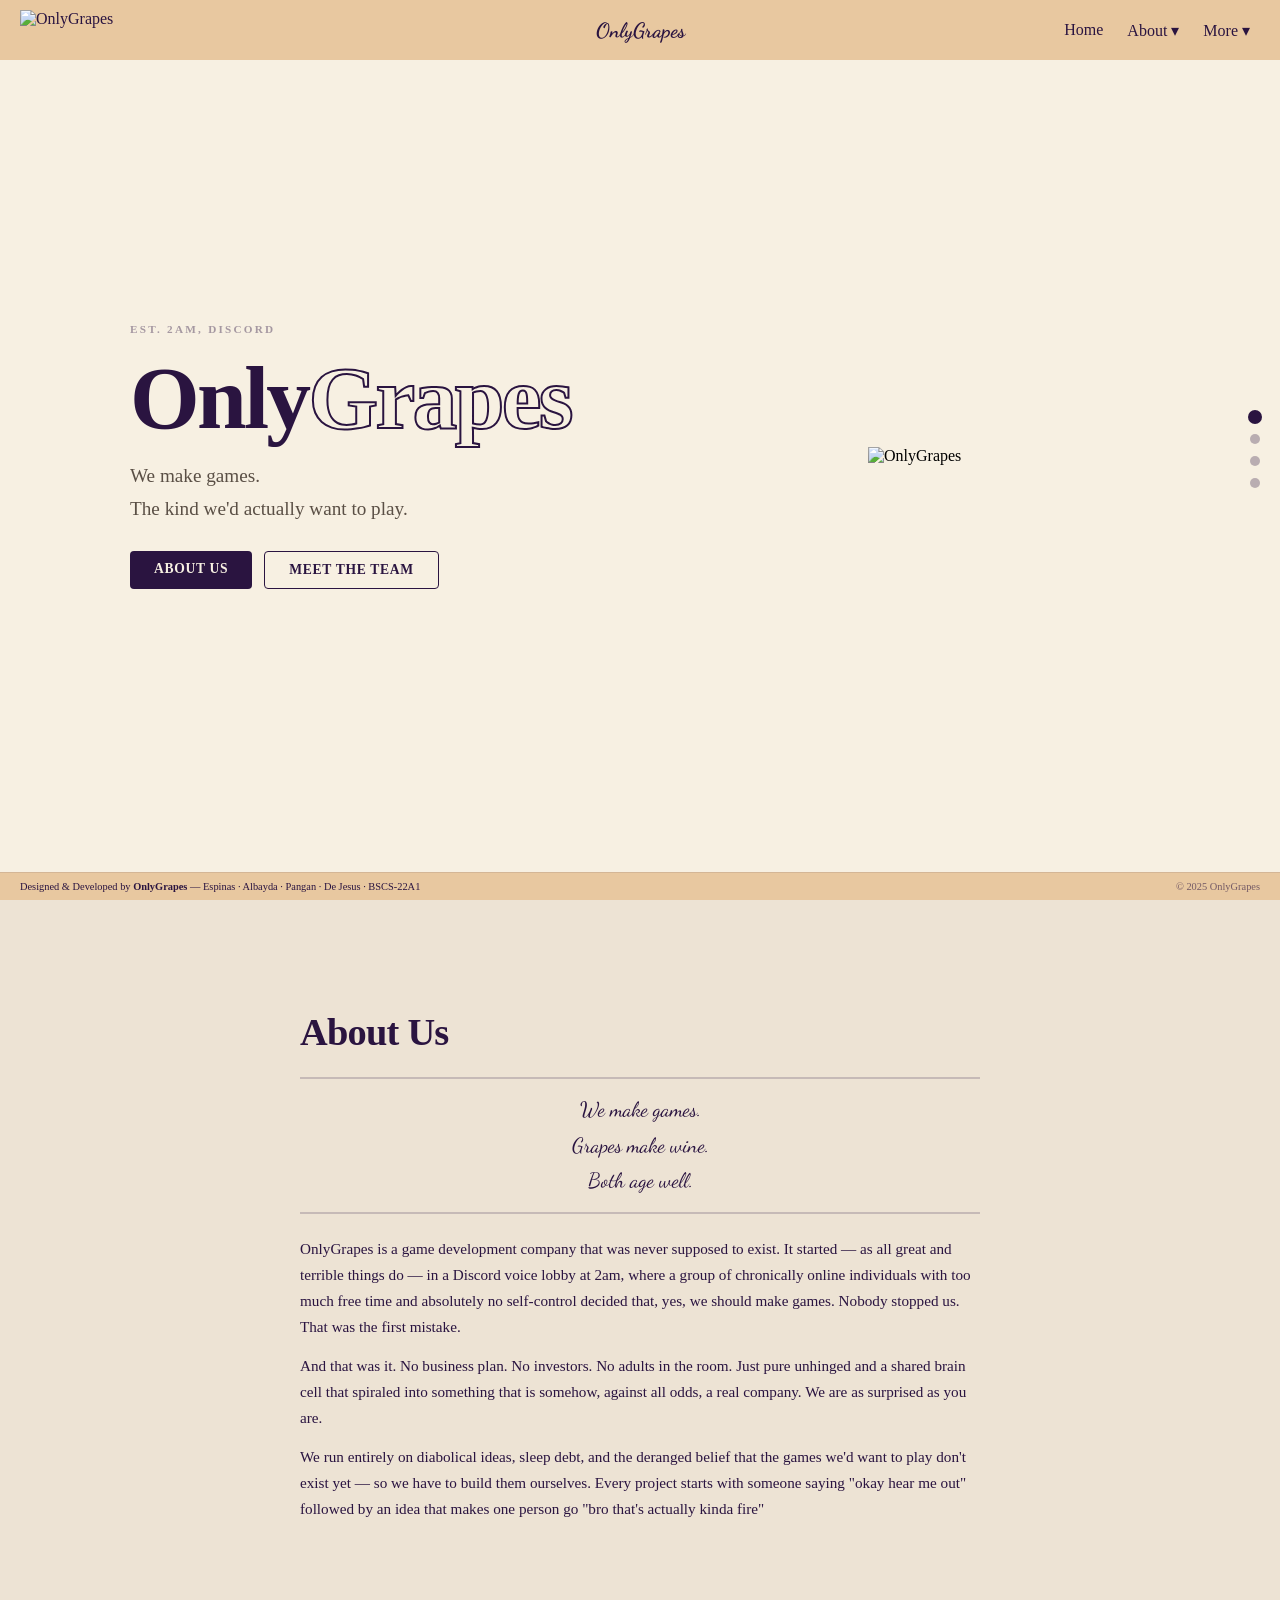
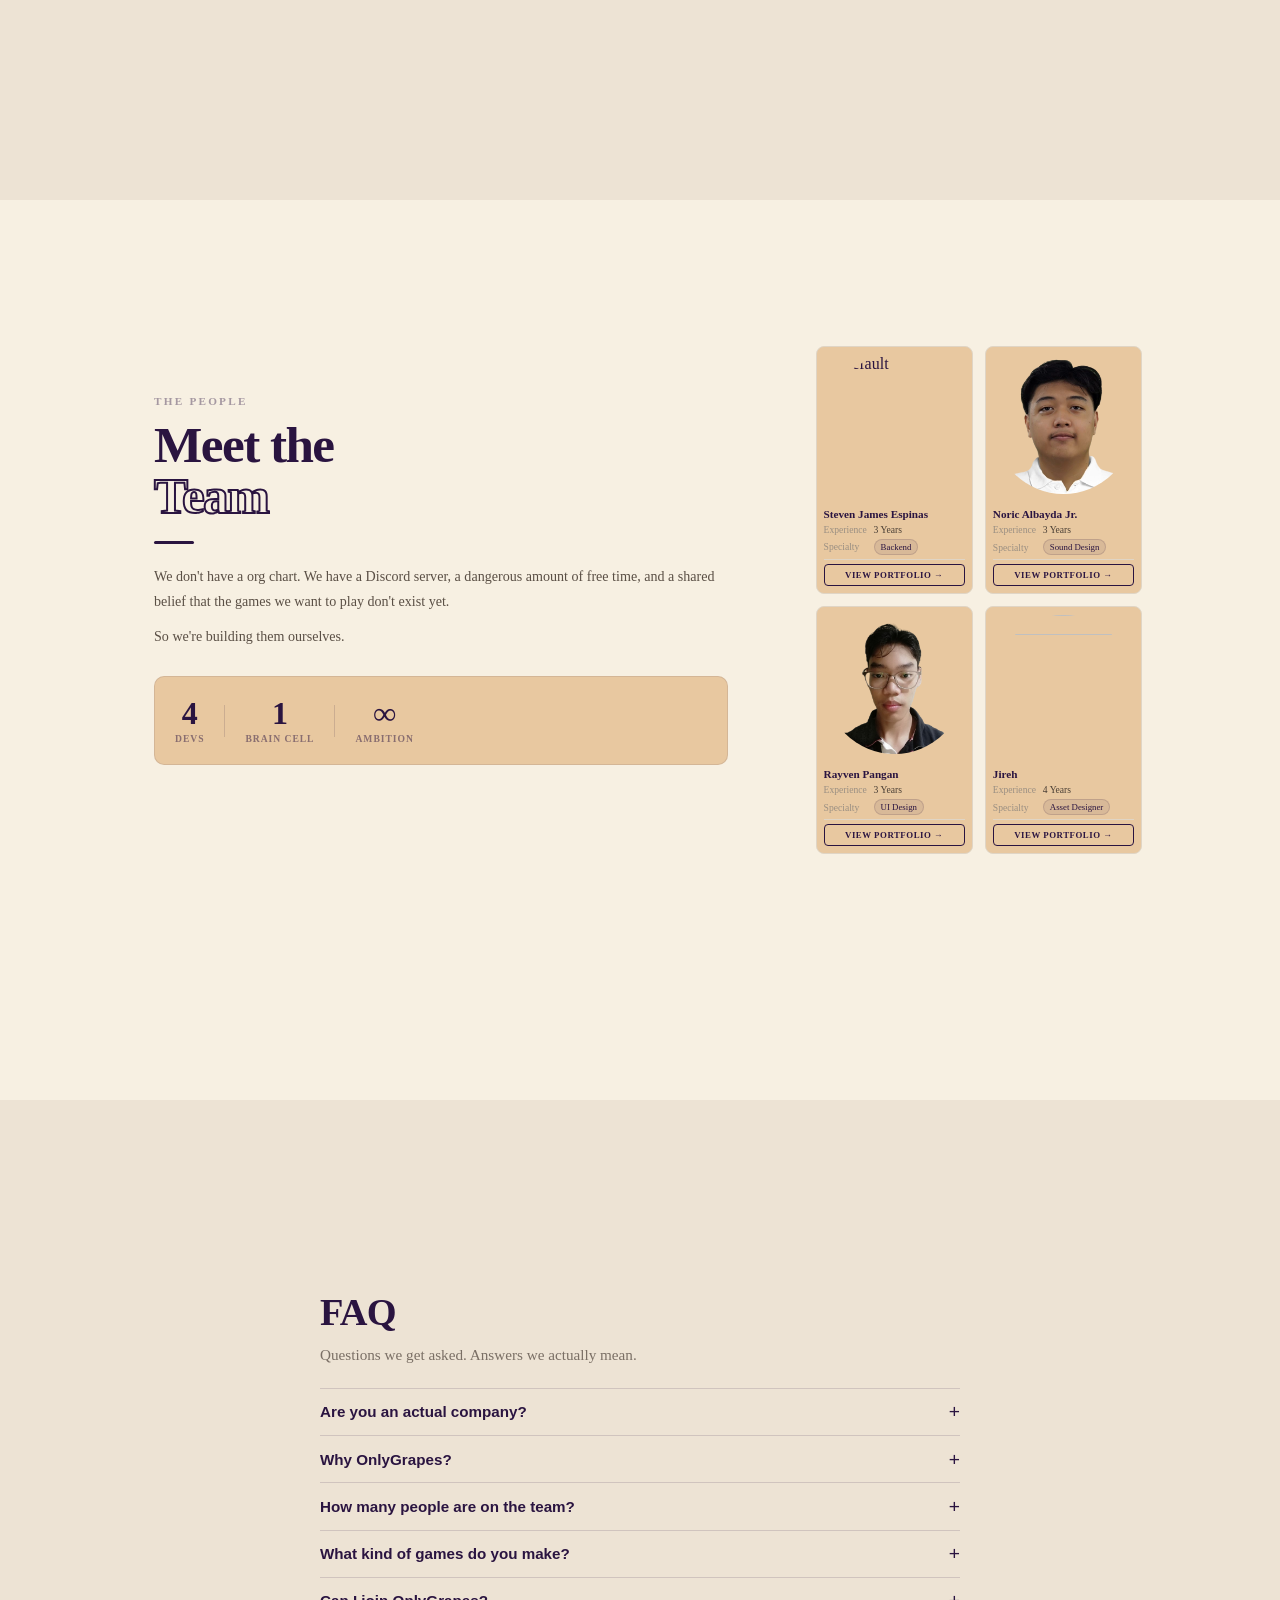
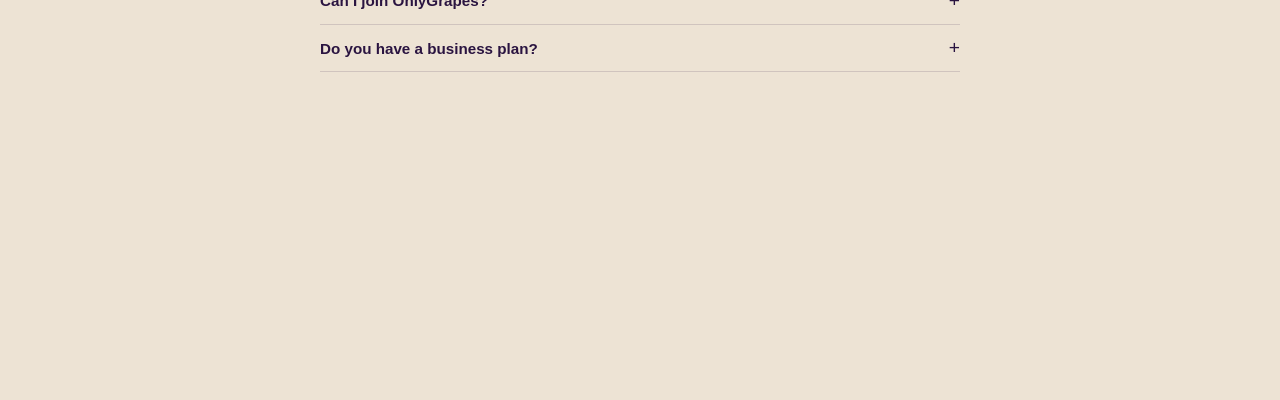
==== Index.HTML @ 444bfa15 "test" ====
<!DOCTYPE html>
<html lang="en">
<head>
    <meta charset="UTF-8">
    <meta name="viewport" content="width=device-width, initial-scale=1.0">
    <link rel="stylesheet" href="style.css">
    <link href="https://fonts.googleapis.com/css2?family=Dancing+Script&display=swap" rel="stylesheet">  
    <link rel="icon" href="logo.png" type="image/png">
    <script src="script.js" defer></script> 
    <title>OnlyGrapes</title>
</head>

<nav class="dot-nav">
  <a class="dot" href="#landing"></a>
  <a class="dot" href="#about"></a>
  <a class="dot" href="#team"></a>
  <a class="dot" href="#faq"></a>
</nav>

<body>
    <header class="top-bar">
    <img src="logo.png" alt="OnlyGrapes" class="logo" />
    <div class="company-name">OnlyGrapes</div>
    <div class="nav-links">
        <a href="#landing">Home</a>

        <!-- About dropdown -->
        <div class="dropdown">
          <span class="dropdown-toggle">About ▾</span>
          <div class="dropdown-menu">
            <a href="#about" class="dropdown-item">About Us</a>
            <a href="#team" class="dropdown-item">Meet the Team</a>
            <a href="#faq" class="dropdown-item">FAQ</a>
          </div>
        </div>

        <!-- More dropdown -->
        <div class="dropdown">
          <span class="dropdown-toggle">More ▾</span>
          <div class="dropdown-menu">
            <a href="devlog.html" class="dropdown-item">Devlog</a>
            <a href="presskit.html" class="dropdown-item">Press Kit</a>
            <a href="contact.html" class="dropdown-item">Contact</a>
          </div>
        </div>
    </div>
</header>

    <!-- LANDING -->
    <section id="landing" class="section section-landing">
        <div class="section-content landing-content">
            <div class="landing-left">
                <p class="landing-label">Est. 2am, Discord</p>
                <h1 class="landing-title">Only<span class="landing-title-accent">Grapes</span></h1>
                <p class="landing-liner">We make games.<br>The kind we'd actually want to play.</p>
                <div class="landing-actions">
                    <a href="#about" class="btn-primary">About Us</a>
                    <a href="#team" class="btn-secondary">Meet the Team</a>
                </div>
            </div>
            <div class="landing-right">
                <img src="logo.png" alt="OnlyGrapes" class="landing-logo" />
            </div>
        </div>
    </section>

    <!-- ABOUT US -->
    <section id="about" class="section section-about">
      <div class="section-content about-content">

        <h2 class="about-title">About Us</h2>

        <blockquote class="about-quote">
          We make games.<br>
          Grapes make wine.<br>
          Both age well.
        </blockquote>

        <div class="about-body">
          <p>OnlyGrapes is a game development company that was never supposed to exist. It started — as all great and terrible things do — in a Discord voice lobby at 2am, where a group of chronically online individuals with too much free time and absolutely no self-control decided that, yes, we should make games. Nobody stopped us. That was the first mistake.</p>
          <p>And that was it. No business plan. No investors. No adults in the room. Just pure unhinged and a shared brain cell that spiraled into something that is somehow, against all odds, a real company. We are as surprised as you are.</p>
          <p>We run entirely on diabolical ideas, sleep debt, and the deranged belief that the games we'd want to play don't exist yet — so we have to build them ourselves. Every project starts with someone saying "okay hear me out" followed by an idea that makes one person go "bro that's actually kinda fire"</p>
        </div>

      </div>
    </section>

    <!-- TEAM -->
    <section id="team" class="section section-team">
        <div class="section-content">
        <main class="layout">
            <div class="left-panel">
                <div class="team-label">The People</div>
                <h2 class="team-heading">Meet the<br><span class="team-heading-accent">Team</span></h2>
                <div class="team-divider"></div>
                <p class="team-desc">We don't have a org chart. We have a Discord server, a dangerous amount of free time, and a shared belief that the games we want to play don't exist yet.</p>
                <p class="team-desc">So we're building them ourselves.</p>
                <div class="team-stats">
                    <div class="stat">
                        <span class="stat-number">4</span>
                        <span class="stat-label">Devs</span>
                    </div>
                    <div class="stat-divider"></div>
                    <div class="stat">
                        <span class="stat-number">1</span>
                        <span class="stat-label">Brain Cell</span>
                    </div>
                    <div class="stat-divider"></div>
                    <div class="stat">
                        <span class="stat-number">∞</span>
                        <span class="stat-label">Ambition</span>
                    </div>
                </div>
            </div>

            <div class="right-panel">
                <div class="card">
                    <div class="card-photo">
                        <img src="images/Espinas.png" alt="Default"/>
                    </div>
                    <div class="card-body">
                        <div class="card-name">Steven James Espinas</div>
                        <div class="meta-row"><span class="meta-label">Experience</span><span class="meta-value">3 Years</span></div>
                        <div class="meta-row"><span class="meta-label">Specialty</span><span class="specialty-tag">Backend</span></div>
                        <div class="divider"></div>
                        <a href="team/Espinas/portfolio.html" class="card-btn">View Portfolio →</a>
                    </div>
                </div>

                <div class="card">
                    <div class="card-photo">
                        <img src="images/Noric.png" alt="Default"/>
                    </div>
                    <div class="card-body">
                        <div class="card-name">Noric Albayda Jr.</div>
                        <div class="meta-row"><span class="meta-label">Experience</span><span class="meta-value">3 Years</span></div>
                        <div class="meta-row"><span class="meta-label">Specialty</span><span class="specialty-tag">Sound Design</span></div>
                        <div class="divider"></div>
                        <a href="team/Albayda/portfolio.html" class="card-btn">View Portfolio →</a>
                    </div>
                </div>

                <div class="card">
                    <div class="card-photo">
                        <img src="images/Pangan.png" alt="Default"/>
                    </div>
                    <div class="card-body">
                        <div class="card-name">Rayven Pangan</div>
                        <div class="meta-row"><span class="meta-label">Experience</span><span class="meta-value">3 Years</span></div>
                        <div class="meta-row"><span class="meta-label">Specialty</span><span class="specialty-tag">UI Design</span></div>
                        <div class="divider"></div>
                        <a href="team/Pangan/Portfolio.html" class="card-btn">View Portfolio →</a>
                    </div>
                </div>

                <div class="card">
                    <div class="card-photo">
                        <img src="../images/Jireh.png"/>
                    </div>
                    <div class="card-body">
                        <div class="card-name">Jireh</div>
                        <div class="meta-row"><span class="meta-label">Experience</span><span class="meta-value">4 Years</span></div>
                        <div class="meta-row"><span class="meta-label">Specialty</span><span class="specialty-tag">Asset Designer</span></div>
                        <div class="divider"></div>
                        <a href="../team/Jireh/portfolio.html" class="card-btn">View Portfolio →</a>
                    </div>
                </div>
            </div>
        </main>
        </div>
    </section>

    <!-- FAQ -->
    <section id="faq" class="section section-faq">
        <div class="section-content faq-content">
            <h2 class="faq-title">FAQ</h2>
            <p class="faq-subtitle">Questions we get asked. Answers we actually mean.</p>

            <div class="faq-list">

                <div class="faq-item">
                    <button class="faq-question" aria-expanded="false">
                        <span>Are you an actual company?</span>
                        <span class="faq-icon">+</span>
                    </button>
                    <div class="faq-answer">
                        <p>Somehow, yes. We were as surprised as you are. Nobody filed the paperwork as a joke and then it just... worked.</p>
                    </div>
                </div>

                <div class="faq-item">
                    <button class="faq-question" aria-expanded="false">
                        <span>Why OnlyGrapes?</span>
                        <span class="faq-icon">+</span>
                    </button>
                    <div class="faq-answer">
                        <p>It was 2am. We needed a name. Grapes age well. So do good games. The name stuck and now we have to live with it forever.</p>
                    </div>
                </div>

                <div class="faq-item">
                    <button class="faq-question" aria-expanded="false">
                        <span>How many people are on the team?</span>
                        <span class="faq-icon">+</span>
                    </button>
                    <div class="faq-answer">
                        <p>Four. One shared brain cell. Rotating custody.</p>
                    </div>
                </div>

                <div class="faq-item">
                    <button class="faq-question" aria-expanded="false">
                        <span>What kind of games do you make?</span>
                        <span class="faq-icon">+</span>
                    </button>
                    <div class="faq-answer">
                        <p>The kind we'd actually want to play. If it doesn't make at least one of us say "bro that's kinda fire" in early development, it doesn't ship.</p>
                    </div>
                </div>

                <div class="faq-item">
                    <button class="faq-question" aria-expanded="false">
                        <span>Can I join OnlyGrapes?</span>
                        <span class="faq-icon">+</span>
                    </button>
                    <div class="faq-answer">
                        <p>Maybe. Reach out.</p>
                    </div>
                </div>

                <div class="faq-item">
                    <button class="faq-question" aria-expanded="false">
                        <span>Do you have a business plan?</span>
                        <span class="faq-icon">+</span>
                    </button>
                    <div class="faq-answer">
                        <p>No. Next question.</p>
                    </div>
                </div>

            </div>
        </div>
    </section>

  <footer class="site-footer">
    <span>Designed & Developed by <strong>OnlyGrapes</strong> — Espinas · Albayda · Pangan · De Jesus · BSCS-22A1</span>
    <span class="footer-copy">© 2025 OnlyGrapes</span>
  </footer>

</body>
</html>
---- style.css ----
:root {
  /* About section */
  --about-offset-x: 0px;
  --about-offset-y: -180px;

  /* Left panel */
  --left-panel-offset-x: 0px;
  --left-panel-offset-y: -180px;

  /* Right panel  */
  --right-panel-offset-x: 0px;
  --right-panel-offset-y: -140px;

  /* FAQ content */
  --faq-offset-x: 0px;
  --faq-offset-y: -150px;
}

* {
  margin: 0;
  padding: 0;
  box-sizing: border-box;
}

html {
  height: 100%;
  overflow-y: scroll;
  scrollbar-width: none;
}

html::-webkit-scrollbar {
  display: none;
}

body {
  height: 100%;
  background-color: #F7F0E2;
}

/* TOP BAR */
.top-bar {
  position: fixed;
  top: 0;
  width: 100%;
  height: 60px;
  display: flex;
  justify-content: space-between;
  align-items: center;
  background-color: #E8C8A0;
  color: #2A1440;
  padding: 10px 20px;
  z-index: 1000;
}

.company-name {
  font-family: 'Dancing Script', cursive;
  font-size: 1.3em;
  font-weight: bold;
  position: absolute;
  left: 50%;
  transform: translateX(-50%);
}

.logo {
  height: 40px;
  width: auto;
  object-fit: contain;
}

.nav-links {
  display: flex;
  align-items: center;
  gap: 4px;
}

.nav-links a {
  color: #2A1440;
  text-decoration: none;
  margin: 0 10px;
}

.nav-links a:hover {
  text-decoration: underline;
}

/* DROPDOWN */
.dropdown {
  position: relative;
  display: inline-flex;
  align-items: center;
}

.dropdown-toggle {
  color: #2A1440;
  cursor: pointer;
  margin: 0 10px;
  font-size: 1em;
  user-select: none;
}

.dropdown-toggle:hover {
  text-decoration: underline;
}

.dropdown-menu {
  display: none;
  position: absolute;
  top: 100%;
  right: 0;
  padding-top: 12px;
  background: transparent;
  z-index: 2000;
  flex-direction: column;
}

.dropdown-menu::after {
  content: '';
  display: block;
  position: absolute;
  top: 12px;
  left: 0;
  right: 0;
  bottom: 0;
  background: #E8C8A0;
  border: 1px solid rgba(42, 20, 64, 0.15);
  border-radius: 8px;
  box-shadow: 0 8px 24px rgba(42, 20, 64, 0.12);
  z-index: -1;
}

/* Only open via .open class — no :hover */
.dropdown.open .dropdown-menu {
  display: flex;
}

.dropdown-item {
  display: block;
  padding: 10px 16px;
  color: #2A1440;
  text-decoration: none;
  font-size: 0.9em;
  transition: background 0.15s;
  margin: 0;
  position: relative;
  z-index: 1;
  min-width: 160px;
}

.dropdown-item:hover {
  background: rgba(42, 20, 64, 0.08);
  text-decoration: none;
}

/* SECTIONS */
.section {
  height: 100vh;
  display: flex;
  flex-direction: column;
  align-items: center;
  justify-content: center;
  padding: 80px 40px 68px;
  scroll-margin-top: 60px;
}

.section-content {
  opacity: 0;
  transition: opacity 0.4s ease-in-out;
}

.section-landing { background-color: #F7F0E2; }
.section-about   { background-color: #EDE3D4; }
.section-team    { background-color: #F7F0E2; padding: 80px 0 40px; }
.section-faq     { background-color: #EDE3D4; }

/* TEAM LAYOUT */
.layout {
  display: flex;
  align-items: center;
  justify-content: center;
  gap: 40px;
  width: 100%;
  max-width: 1100px;
  padding: 0 32px;
}

.left-panel {
  flex: 1;
  padding: 32px;
  min-width: 0;
  margin-left: var(--left-panel-offset-x);
  margin-top: var(--left-panel-offset-y);
}

.right-panel {
  flex-shrink: 0;
  width: clamp(220px, 28vw, 420px);
  padding: 16px;
  display: grid;
  grid-template-columns: repeat(2, 1fr);
  gap: clamp(6px, 1vw, 12px);
  align-content: center;
  justify-content: center;
  color: #2A1440;
  margin-left: var(--right-panel-offset-x);
  margin-top: var(--right-panel-offset-y);
}

/* CARDS */
.card {
  background: #E8C8A0;
  border: 1px solid #e0d5c5;
  border-radius: 8px;
  overflow: hidden;
  display: flex;
  flex-direction: column;
}

.card-photo {
  overflow: hidden;
  display: flex;
  align-items: center;
  justify-content: center;
}

.card-photo img {
  width: 100%;
  aspect-ratio: 1 / 1;
  object-fit: cover;
  display: block;
  border-radius: 50%;
  padding: 8px;
}

.card-body {
  padding: 6px 7px 7px;
  display: flex;
  flex-direction: column;
  gap: 4px;
}

.card-name {
  font-size: 0.7rem;
  font-weight: 700;
  color: #2A1440;
  white-space: nowrap;
  overflow: hidden;
  text-overflow: ellipsis;
}

.meta-row {
  display: flex;
  align-items: center;
  gap: 4px;
  font-size: 0.6rem;
}

.meta-label  { color: #9a8f82; min-width: 46px; }
.meta-value  { color: #4a3f35; }

.specialty-tag {
  background: rgba(42, 20, 64, 0.08);
  border: 1px solid rgba(42, 20, 64, 0.15);
  color: #2A1440;
  font-size: 0.55rem;
  padding: 2px 6px;
  border-radius: 100px;
}

.divider {
  height: 1px;
  background: #e0d5c5;
}

.card-btn {
  display: block;
  text-align: center;
  border: 1px solid #2A1440;
  color: #2A1440;
  font-size: 0.55rem;
  font-weight: 600;
  letter-spacing: 0.06em;
  text-transform: uppercase;
  padding: 5px;
  border-radius: 4px;
  text-decoration: none;
  transition: background 0.2s, color 0.2s;
}

.card-btn:hover {
  background: #2A1440;
  color: #F7F0E2;
}

/* DOT NAV */
.dot-nav {
  position: fixed;
  right: 20px;
  top: 50%;
  transform: translateY(-50%);
  display: flex;
  flex-direction: column;
  gap: 12px;
  z-index: 9999;
}

.dot {
  width: 10px;
  height: 10px;
  border-radius: 50%;
  background: rgba(42, 20, 64, 0.3);
  transition: background 0.3s ease, transform 0.3s ease;
}

.dot.active {
  background: #2A1440;
  transform: scale(1.4);
}

/* ABOUT */
.about-content {
  max-width: 720px;
  width: 100%;
  display: flex;
  flex-direction: column;
  align-items: center;
  gap: clamp(12px, 2.5vh, 32px);
  padding: 0 20px;
  margin-left: var(--about-offset-x);
  margin-top: var(--about-offset-y);
}

.about-title {
  font-size: clamp(1.6rem, 3vw, 2.5rem);
  font-weight: 900;
  color: #2A1440;
  letter-spacing: -0.02em;
  align-self: flex-start;
}

.about-quote {
  font-size: clamp(1rem, 1.8vw, 1.3rem);
  font-family: 'Dancing Script', cursive;
  color: #2A1440;
  text-align: center;
  line-height: 1.7;
  padding: clamp(8px, 1.5vh, 16px) 32px;
  border-left: none;
  border-top: 2px solid rgba(42, 20, 64, 0.2);
  border-bottom: 2px solid rgba(42, 20, 64, 0.2);
  width: 100%;
}

.about-body {
  display: flex;
  flex-direction: column;
  gap: clamp(8px, 1.5vh, 16px);
  color: #2A1440;
  font-size: clamp(0.8rem, 1.2vw, 0.95rem);
  line-height: 1.7;
}

/* FAQ */
.faq-content {
  max-width: 680px;
  width: 100%;
  display: flex;
  flex-direction: column;
  gap: 24px;
  padding: 0 20px;
  margin-left: var(--faq-offset-x);
  margin-top: var(--faq-offset-y);
}

.faq-title {
  font-size: clamp(1.6rem, 3vw, 2.5rem);
  font-weight: 900;
  color: #2A1440;
  letter-spacing: -0.02em;
}

.faq-subtitle {
  color: #7a6f65;
  font-size: clamp(0.8rem, 1.2vw, 0.95rem);
  margin-top: -12px;
}

.faq-list {
  display: flex;
  flex-direction: column;
  gap: 0;
  border-top: 1px solid rgba(42, 20, 64, 0.15);
}

.faq-item {
  border-bottom: 1px solid rgba(42, 20, 64, 0.15);
}

.faq-question {
  width: 100%;
  background: none;
  border: none;
  padding: clamp(10px, 1.5vh, 16px) 0;
  display: flex;
  justify-content: space-between;
  align-items: center;
  cursor: pointer;
  color: #2A1440;
  font-size: clamp(0.8rem, 1.2vw, 0.95rem);
  font-weight: 600;
  text-align: left;
  gap: 12px;
}

.faq-question:hover {
  opacity: 0.75;
}

.faq-icon {
  font-size: 1.2rem;
  font-weight: 300;
  transition: transform 0.3s ease;
  flex-shrink: 0;
  line-height: 1;
}

.faq-item.open .faq-icon {
  transform: rotate(45deg);
}

.faq-answer {
  max-height: 0;
  overflow: hidden;
  transition: max-height 0.35s ease, padding 0.35s ease;
}

.faq-item.open .faq-answer {
  max-height: 200px;
  padding-bottom: 16px;
}

.faq-answer p {
  font-size: 0.88rem;
  color: #5a4f45;
  line-height: 1.8;
}

/* FOOTER */
.site-footer {
  position: fixed;
  bottom: 0;
  left: 0;
  width: 100%;
  height: 28px;
  background-color: #E8C8A0;
  color: #2A1440;
  display: flex;
  align-items: center;
  justify-content: space-between;
  padding: 0 20px;
  font-size: 0.65rem;
  z-index: 1000;
  border-top: 1px solid rgba(42, 20, 64, 0.1);
}

.footer-copy {
  opacity: 0.6;
}

/* LANDING */
.landing-content {
  display: flex;
  align-items: center;
  justify-content: space-between;
  width: 100%;
  max-width: 1100px;
  padding: 0 40px;
  gap: 40px;
}

.landing-left {
  display: flex;
  flex-direction: column;
  gap: clamp(12px, 2vh, 20px);
  flex: 1;
}

.landing-label {
  font-size: 0.7rem;
  font-weight: 700;
  letter-spacing: 0.2em;
  text-transform: uppercase;
  color: rgba(42, 20, 64, 0.4);
}

.landing-title {
  font-size: clamp(3rem, 7vw, 6rem);
  font-weight: 900;
  color: #2A1440;
  line-height: 1;
  letter-spacing: -0.03em;
}

.landing-title-accent {
  color: transparent;
  -webkit-text-stroke: 2px #2A1440;
}

.landing-liner {
  font-size: clamp(0.95rem, 1.6vw, 1.2rem);
  color: #5a4f45;
  line-height: 1.7;
}

.landing-actions {
  display: flex;
  gap: 12px;
  flex-wrap: wrap;
  margin-top: 8px;
}

.btn-primary {
  display: inline-block;
  background: #2A1440;
  color: #F7F0E2;
  text-decoration: none;
  padding: 10px 24px;
  border-radius: 4px;
  font-size: 0.85rem;
  font-weight: 600;
  letter-spacing: 0.05em;
  text-transform: uppercase;
  transition: opacity 0.2s;
}

.btn-primary:hover {
  opacity: 0.8;
}

.btn-secondary {
  display: inline-block;
  border: 1px solid #2A1440;
  color: #2A1440;
  text-decoration: none;
  padding: 10px 24px;
  border-radius: 4px;
  font-size: 0.85rem;
  font-weight: 600;
  letter-spacing: 0.05em;
  text-transform: uppercase;
  transition: background 0.2s, color 0.2s;
}

.btn-secondary:hover {
  background: #2A1440;
  color: #F7F0E2;
}

.landing-right {
  flex-shrink: 0;
  display: flex;
  align-items: center;
  justify-content: center;
}

.landing-logo {
  width: clamp(160px, 22vw, 320px);
  height: auto;
  object-fit: contain;
  opacity: 0.9;
}

/* LEFT PANEL */
.team-label {
  font-size: 0.7rem;
  font-weight: 700;
  letter-spacing: 0.2em;
  text-transform: uppercase;
  color: rgba(42, 20, 64, 0.4);
  margin-bottom: 12px;
}

.team-heading {
  font-size: clamp(2.2rem, 4vw, 3.8rem);
  font-weight: 900;
  color: #2A1440;
  line-height: 1;
  letter-spacing: -0.03em;
}

.team-heading-accent {
  color: transparent;
  -webkit-text-stroke: 2px #2A1440;
}

.team-divider {
  width: 40px;
  height: 3px;
  background: #2A1440;
  margin: 20px 0;
  border-radius: 2px;
}

.team-desc {
  font-size: clamp(0.8rem, 1.1vw, 0.92rem);
  color: #5a4f45;
  line-height: 1.75;
  margin-bottom: 10px;
}

.team-stats {
  display: flex;
  align-items: center;
  gap: 20px;
  margin-top: 28px;
  padding: 20px;
  background: #E8C8A0;
  border-radius: 10px;
  border: 1px solid rgba(42, 20, 64, 0.1);
}

.stat {
  display: flex;
  flex-direction: column;
  align-items: center;
  gap: 4px;
}

.stat-number {
  font-size: clamp(1.4rem, 2.5vw, 2rem);
  font-weight: 900;
  color: #2A1440;
  line-height: 1;
}

.stat-label {
  font-size: 0.6rem;
  font-weight: 700;
  letter-spacing: 0.1em;
  text-transform: uppercase;
  color: rgba(42, 20, 64, 0.5);
}

.stat-divider {
  width: 1px;
  height: 32px;
  background: rgba(42, 20, 64, 0.15);
}

/* RESPONSIVE */
@media (max-width: 900px) {

  :root {
    --about-offset-x: 0px;
    --about-offset-y: 0px;
    --left-panel-offset-x: 0px;
    --left-panel-offset-y: 0px;
    --right-panel-offset-x: 0px;
    --right-panel-offset-y: 0px;
    --faq-offset-x: 0px;
    --faq-offset-y: 0px;
  }

  .landing-content {
    flex-direction: column-reverse;
    text-align: center;
    padding: 0 20px;
  }

  .landing-actions {
    justify-content: center;
  }

  .landing-logo {
    width: clamp(100px, 30vw, 180px);
  }

  .layout {
    flex-direction: column;
    gap: 20px;
    padding: 20px;
  }

  .left-panel {
    padding: 16px;
    text-align: center;
  }

  .right-panel {
    width: 100%;
    max-width: 480px;
  }
}

@media (max-width: 768px) {
  .top-bar {
    flex-direction: column;
    height: auto;
    padding: 15px;
  }

  .company-name {
    position: static;
    transform: none;
    margin: 10px 0;
  }

  .nav-links {
    display: flex;
    justify-content: center;
    flex-wrap: wrap;
  }

  .nav-links a {
    margin: 5px 8px;
  }
}

/* Screens Fixer */
@media (max-height: 800px) {
  .about-body p:last-child {
    display: none;
  }

  .faq-content {
    gap: 12px;
  }

  .right-panel {
    width: clamp(200px, 24vw, 360px);
    gap: 6px;
    padding: 8px;
  }

  .card-photo {
    max-height: none;
    aspect-ratio: 1 / 1;
  }

  .card-photo img {
    width: 100%;
    height: 100%;
    object-fit: cover;
  }

  .card-body {
    padding: 4px 6px 6px;
    gap: 3px;
  }
}

@media (max-height: 650px) {
  .section {
    height: auto;
    min-height: 100vh;
    padding: 80px 40px 40px;
  }

  .about-body p:nth-child(n+2) {
    display: none;
  }
}

/* ANIMATIONS */

@keyframes logo-pop {
  0%   { transform: scale(0.15); opacity: 0; }
  70%  { transform: scale(1.12); opacity: 1; }
  85%  { transform: scale(0.95); }
  100% { transform: scale(1);    opacity: 1; }
}

@keyframes slide-fade-in {
  0%   { transform: translateX(-40px); opacity: 0; }
  100% { transform: translateX(0);     opacity: 1; }
}

.landing-logo {
  animation: logo-pop 0.85s cubic-bezier(0.34, 1.56, 0.64, 1) both;
}

.landing-label {
  animation: slide-fade-in 0.6s ease-out 0.2s both;
}

.landing-title {
  animation: slide-fade-in 0.6s ease-out 0.35s both;
}

.landing-liner {
  animation: slide-fade-in 0.6s ease-out 0.5s both;
}

.landing-actions {
  animation: slide-fade-in 0.6s ease-out 0.65s both;
}

/* ── DEVLOG EXPAND ── */
.dl-post-body {
  max-height: 0;
  overflow: hidden;
  transition: max-height 0.4s ease, padding 0.3s ease;
  font-size: 0.9rem;
  color: #2A1440;
  line-height: 1.8;
  border-left: 3px solid rgba(42, 20, 64, 0.15);
}

.dl-post.expanded .dl-post-body {
  max-height: 600px;
  padding: 16px 0 16px 20px;
}

.dl-post.expanded .dl-post-excerpt {
  display: none;
}

.dl-read-more {
  transition: opacity 0.2s, transform 0.3s ease;
  display: inline-block;
}

.dl-post.expanded .dl-read-more {
  opacity: 1;
  transform: rotate(90deg);
}

.dl-post.expanded .dl-read-more::after {
  content: ' Close';
  font-size: 0.7rem;
  font-weight: 700;
  letter-spacing: 0.08em;
  text-transform: uppercase;
}

/* ============================================================
   PAGE-SPECIFIC STYLES (devlog, presskit, contact)
   ============================================================ */

/* Shared page wrapper */
.page-wrapper {
    max-width: 820px;
    margin: 0 auto;
    padding: 100px 40px 60px;
}

/* Shared page header labels */
.page-label {
    font-size: 0.7rem;
    font-weight: 700;
    letter-spacing: 0.2em;
    text-transform: uppercase;
    color: rgba(42, 20, 64, 0.4);
    margin-bottom: 12px;
}

.page-title {
    font-size: clamp(2.5rem, 6vw, 5rem);
    font-weight: 900;
    color: #2A1440;
    line-height: 1;
    letter-spacing: -0.03em;
    margin-bottom: 8px;
}

.page-title-accent {
    color: transparent;
    -webkit-text-stroke: 2px #2A1440;
}

.page-subtitle {
    font-size: clamp(0.85rem, 1.4vw, 1rem);
    color: #5a4f45;
    line-height: 1.7;
    margin-bottom: 48px;
}

/* Shared section divider */
.section-rule {
    width: 40px;
    height: 3px;
    background: #2A1440;
    border-radius: 2px;
    margin: 32px 0 24px;
}

/* Shared section heading */
.sub-label {
    font-size: 0.7rem;
    font-weight: 700;
    letter-spacing: 0.2em;
    text-transform: uppercase;
    color: rgba(42, 20, 64, 0.4);
    margin-bottom: 16px;
}

/* ── DEVLOG ── */
.dl-filters {
    display: flex;
    gap: 8px;
    margin-bottom: 32px;
    flex-wrap: wrap;
}

.dl-filter {
    border: 1px solid rgba(42, 20, 64, 0.2);
    background: none;
    color: #2A1440;
    font-size: 0.7rem;
    font-weight: 700;
    letter-spacing: 0.1em;
    text-transform: uppercase;
    padding: 6px 16px;
    border-radius: 100px;
    cursor: pointer;
    transition: background 0.2s, color 0.2s;
    font-family: Georgia, serif;
}

.dl-filter:hover,
.dl-filter.active {
    background: #2A1440;
    color: #F7F0E2;
}

.dl-posts {
    display: flex;
    flex-direction: column;
    gap: 0;
    border-top: 1px solid rgba(42, 20, 64, 0.15);
}

.dl-post {
    border-bottom: 1px solid rgba(42, 20, 64, 0.12);
    padding: 28px 0;
    cursor: pointer;
    transition: padding 0.2s;
}

.dl-post:hover { padding-left: 8px; }

.dl-post-meta {
    display: flex;
    align-items: center;
    gap: 12px;
    margin-bottom: 10px;
}

.dl-post-tag {
    background: rgba(42, 20, 64, 0.08);
    border: 1px solid rgba(42, 20, 64, 0.15);
    color: #2A1440;
    font-size: 0.55rem;
    padding: 2px 8px;
    border-radius: 100px;
    font-weight: 700;
    letter-spacing: 0.1em;
    text-transform: uppercase;
}

.dl-post-date {
    font-size: 0.68rem;
    color: rgba(42, 20, 64, 0.4);
    font-weight: 600;
    letter-spacing: 0.05em;
}

.dl-post-title {
    font-size: clamp(1.1rem, 2vw, 1.5rem);
    font-weight: 900;
    color: #2A1440;
    letter-spacing: -0.02em;
    margin-bottom: 8px;
    line-height: 1.2;
}

.dl-post-excerpt {
    font-size: 0.88rem;
    color: #5a4f45;
    line-height: 1.75;
    max-width: 600px;
}

.dl-post-footer {
    display: flex;
    align-items: center;
    justify-content: space-between;
    margin-top: 16px;
}

.dl-post-author {
    font-size: 0.7rem;
    color: rgba(42, 20, 64, 0.45);
}

.dl-read-more {
    font-size: 0.7rem;
    font-weight: 700;
    letter-spacing: 0.08em;
    text-transform: uppercase;
    color: #2A1440;
    text-decoration: none;
    opacity: 0.5;
    transition: opacity 0.2s;
    cursor: pointer;
}

.dl-post:hover .dl-read-more { opacity: 1; }

.dl-empty {
    text-align: center;
    padding: 60px 20px;
    color: rgba(42, 20, 64, 0.35);
}

.dl-empty-title {
    font-size: 1.5rem;
    font-weight: 900;
    margin-bottom: 8px;
}

.dl-empty-sub { font-size: 0.85rem; }

/* ── PRESS KIT ── */
.pk-about {
    background: #EDE3D4;
    border-radius: 10px;
    padding: 28px 32px;
    margin-bottom: 32px;
    border: 1px solid rgba(42, 20, 64, 0.08);
}

.pk-about p {
    font-size: 0.92rem;
    color: #2A1440;
    line-height: 1.8;
    margin-bottom: 12px;
}

.pk-about p:last-child { margin-bottom: 0; }

.pk-facts {
    display: grid;
    grid-template-columns: repeat(3, 1fr);
    gap: 16px;
    margin-bottom: 32px;
}

.pk-fact {
    background: #E8C8A0;
    border-radius: 8px;
    padding: 20px;
    text-align: center;
    border: 1px solid rgba(42, 20, 64, 0.1);
}

.pk-fact-number {
    font-size: 2rem;
    font-weight: 900;
    color: #2A1440;
    line-height: 1;
    margin-bottom: 4px;
}

.pk-fact-label {
    font-size: 0.6rem;
    font-weight: 700;
    letter-spacing: 0.1em;
    text-transform: uppercase;
    color: rgba(42, 20, 64, 0.5);
}

.pk-team-table {
    width: 100%;
    border-collapse: collapse;
    margin-bottom: 32px;
    font-size: 0.88rem;
}

.pk-team-table th {
    text-align: left;
    font-size: 0.65rem;
    font-weight: 700;
    letter-spacing: 0.15em;
    text-transform: uppercase;
    color: rgba(42, 20, 64, 0.4);
    padding: 8px 12px;
    border-bottom: 2px solid rgba(42, 20, 64, 0.12);
}

.pk-team-table td {
    padding: 12px;
    color: #2A1440;
    border-bottom: 1px solid rgba(42, 20, 64, 0.08);
}

.pk-team-table tr:last-child td { border-bottom: none; }
.pk-team-table tr:hover td { background: rgba(42, 20, 64, 0.03); }

.role-tag {
    background: rgba(42, 20, 64, 0.08);
    border: 1px solid rgba(42, 20, 64, 0.15);
    color: #2A1440;
    font-size: 0.6rem;
    padding: 2px 8px;
    border-radius: 100px;
    font-weight: 600;
}

.pk-boilerplate {
    background: #EDE3D4;
    border-radius: 10px;
    padding: 24px 28px;
    border-left: 4px solid #2A1440;
    margin-bottom: 32px;
}

.pk-boilerplate p {
    font-size: 0.88rem;
    color: #2A1440;
    line-height: 1.8;
    font-style: italic;
}

.pk-assets {
    display: grid;
    grid-template-columns: repeat(2, 1fr);
    gap: 12px;
    margin-bottom: 32px;
}

.pk-asset-btn {
    display: flex;
    align-items: center;
    justify-content: space-between;
    border: 1px solid rgba(42, 20, 64, 0.2);
    border-radius: 8px;
    padding: 14px 18px;
    color: #2A1440;
    text-decoration: none;
    font-size: 0.82rem;
    font-weight: 600;
    transition: background 0.2s, color 0.2s;
    background: transparent;
    cursor: pointer;
}

.pk-asset-btn:hover {
    background: #2A1440;
    color: #F7F0E2;
}

.pk-asset-icon { font-size: 1rem; opacity: 0.5; }

.pk-contact-strip {
    border-top: 1px solid rgba(42, 20, 64, 0.15);
    padding-top: 24px;
    display: flex;
    align-items: center;
    justify-content: space-between;
}

.pk-contact-text { font-size: 0.82rem; color: #5a4f45; }

.pk-contact-email {
    font-weight: 700;
    color: #2A1440;
    text-decoration: none;
    font-size: 0.88rem;
}

.pk-contact-email:hover { text-decoration: underline; }

/* ── CONTACT ── */
.contact-wrapper {
    max-width: 820px;
    margin: 0 auto;
    padding: 100px 40px 60px;
    display: flex;
    gap: 60px;
    align-items: flex-start;
}

.contact-left {
    flex: 1;
    min-width: 0;
}

.contact-right {
    flex-shrink: 0;
    width: 340px;
}

.ct-links {
    display: flex;
    flex-direction: column;
    gap: 12px;
    margin-bottom: 40px;
}

.ct-link {
    display: flex;
    align-items: center;
    gap: 14px;
    padding: 14px 18px;
    border: 1px solid rgba(42, 20, 64, 0.15);
    border-radius: 8px;
    text-decoration: none;
    color: #2A1440;
    transition: background 0.2s, color 0.2s, border-color 0.2s;
}

.ct-link:hover {
    background: #2A1440;
    color: #F7F0E2;
    border-color: #2A1440;
}

.ct-link-icon {
    font-size: 1rem;
    width: 20px;
    text-align: center;
    flex-shrink: 0;
}

.ct-link-body {
    display: flex;
    flex-direction: column;
    gap: 1px;
}

.ct-link-label {
    font-size: 0.62rem;
    font-weight: 700;
    letter-spacing: 0.12em;
    text-transform: uppercase;
    opacity: 0.5;
}

.ct-link-value {
    font-size: 0.88rem;
    font-weight: 600;
}

.ct-join {
    background: #EDE3D4;
    border-radius: 10px;
    padding: 20px 24px;
    border: 1px solid rgba(42, 20, 64, 0.08);
}

.ct-join-title {
    font-size: 0.82rem;
    font-weight: 700;
    color: #2A1440;
    margin-bottom: 6px;
}

.ct-join-text {
    font-size: 0.8rem;
    color: #5a4f45;
    line-height: 1.7;
}

.ct-form {
    display: flex;
    flex-direction: column;
    gap: 16px;
}

.ct-field {
    display: flex;
    flex-direction: column;
    gap: 6px;
}

.ct-field label {
    font-size: 0.65rem;
    font-weight: 700;
    letter-spacing: 0.12em;
    text-transform: uppercase;
    color: rgba(42, 20, 64, 0.5);
}

.ct-field input,
.ct-field textarea {
    background: #EDE3D4;
    border: 1px solid rgba(42, 20, 64, 0.15);
    border-radius: 6px;
    padding: 10px 14px;
    font-size: 0.88rem;
    color: #2A1440;
    font-family: Georgia, serif;
    width: 100%;
    transition: border-color 0.2s, box-shadow 0.2s;
    outline: none;
    resize: none;
}

.ct-field input:focus,
.ct-field textarea:focus {
    border-color: #2A1440;
    box-shadow: 0 0 0 3px rgba(42, 20, 64, 0.08);
}

.ct-field input::placeholder,
.ct-field textarea::placeholder { color: rgba(42, 20, 64, 0.3); }

.ct-field textarea { height: 120px; }

.ct-submit {
    display: block;
    width: 100%;
    background: #2A1440;
    color: #F7F0E2;
    border: none;
    border-radius: 6px;
    padding: 12px 24px;
    font-size: 0.82rem;
    font-weight: 700;
    letter-spacing: 0.1em;
    text-transform: uppercase;
    cursor: pointer;
    transition: opacity 0.2s;
    font-family: Georgia, serif;
}

.ct-submit:hover { opacity: 0.8; }

.ct-note {
    font-size: 0.68rem;
    color: rgba(42, 20, 64, 0.35);
    text-align: center;
    line-height: 1.6;
}

.ct-success {
    display: none;
    text-align: center;
    padding: 40px 20px;
}

.ct-success-icon { font-size: 2rem; margin-bottom: 12px; }

.ct-success-title {
    font-size: 1.3rem;
    font-weight: 900;
    color: #2A1440;
    margin-bottom: 8px;
}

.ct-success-text {
    font-size: 0.85rem;
    color: #5a4f45;
    line-height: 1.7;
}

/* ── RESPONSIVE: sub-pages ── */
@media (max-width: 700px) {
    .contact-wrapper {
        flex-direction: column;
        padding: 80px 20px 50px;
        gap: 40px;
    }
    .contact-right { width: 100%; }
}

@media (max-width: 600px) {
    .page-wrapper { padding: 80px 20px 50px; }
    .pk-facts { grid-template-columns: repeat(3, 1fr); }
    .pk-assets { grid-template-columns: 1fr; }
    .pk-contact-strip { flex-direction: column; gap: 12px; align-items: flex-start; }
}

/* ── FADE-IN (non-index pages) ── */
.fade-in {
    opacity: 0;
    transform: translateY(18px);
    transition: opacity 0.6s ease, transform 0.6s ease;
}

.fade-in.visible {
    opacity: 1;
    transform: translateY(0);
}
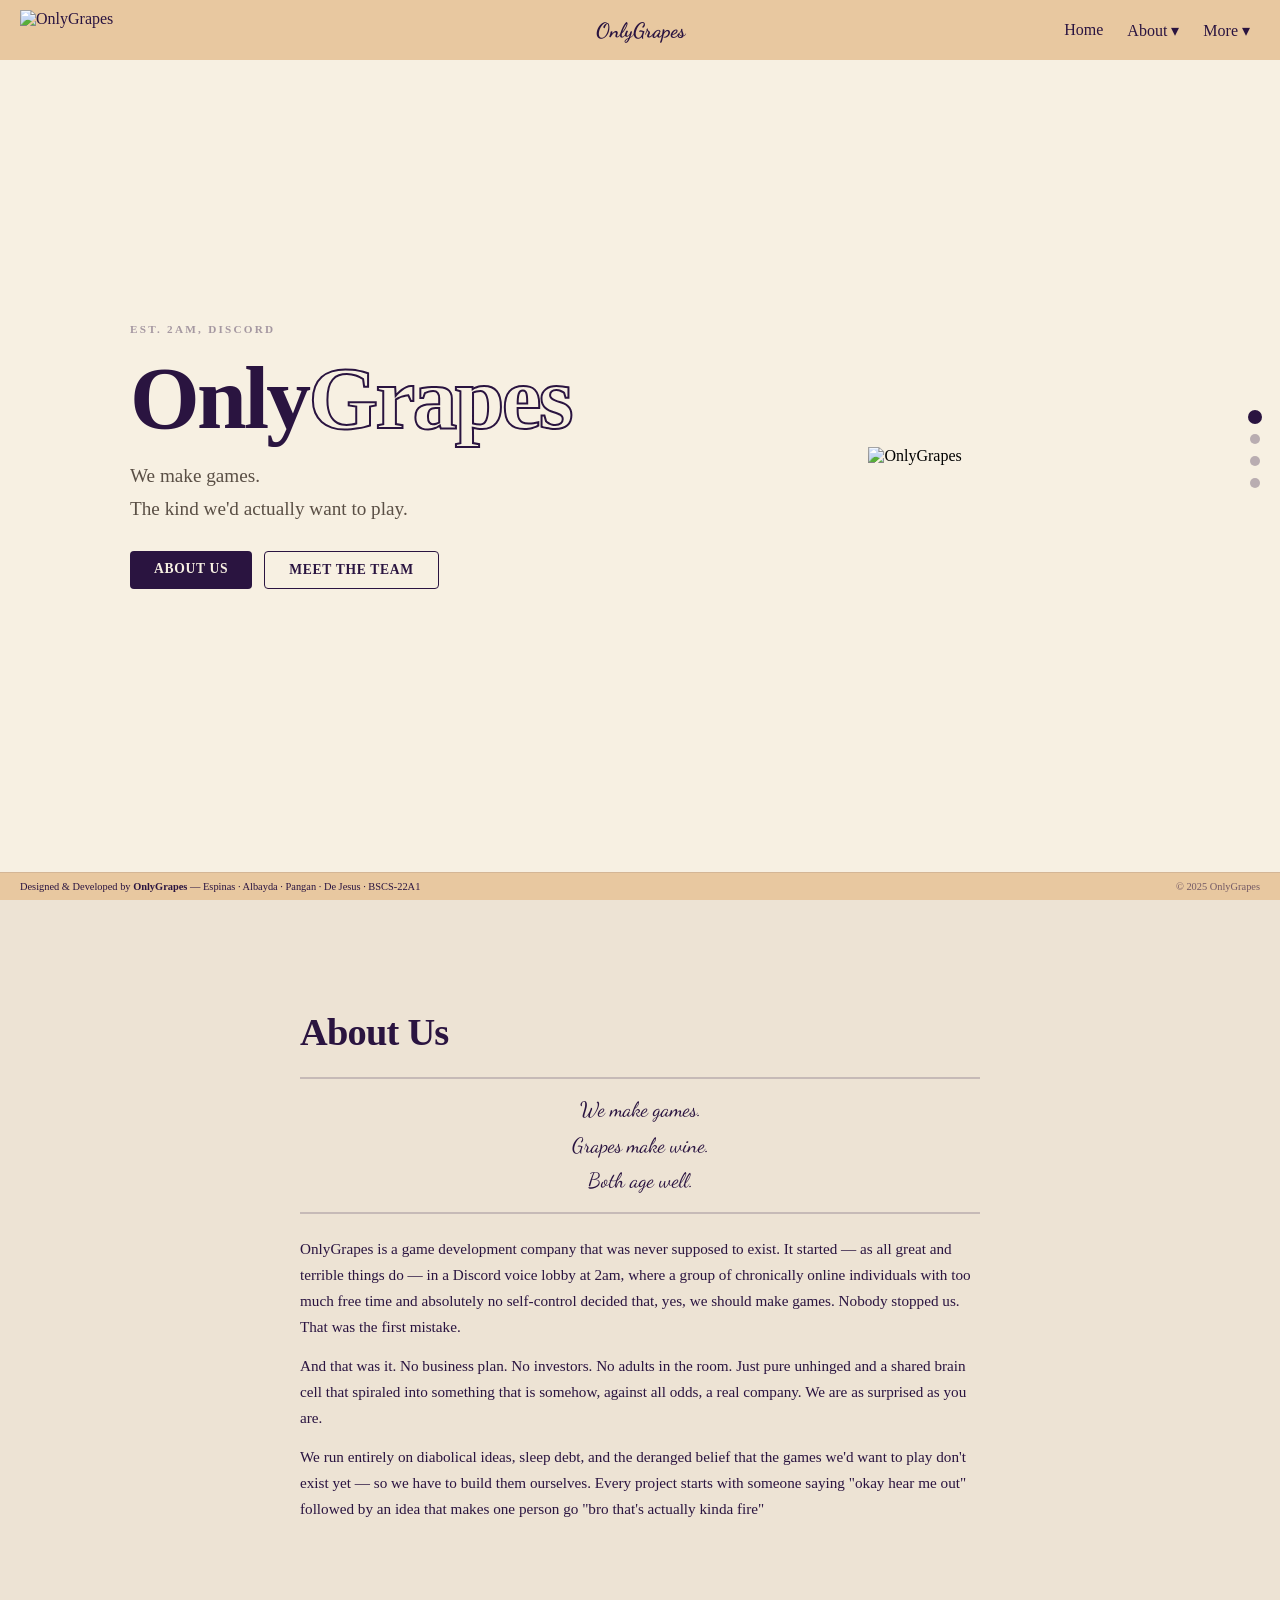
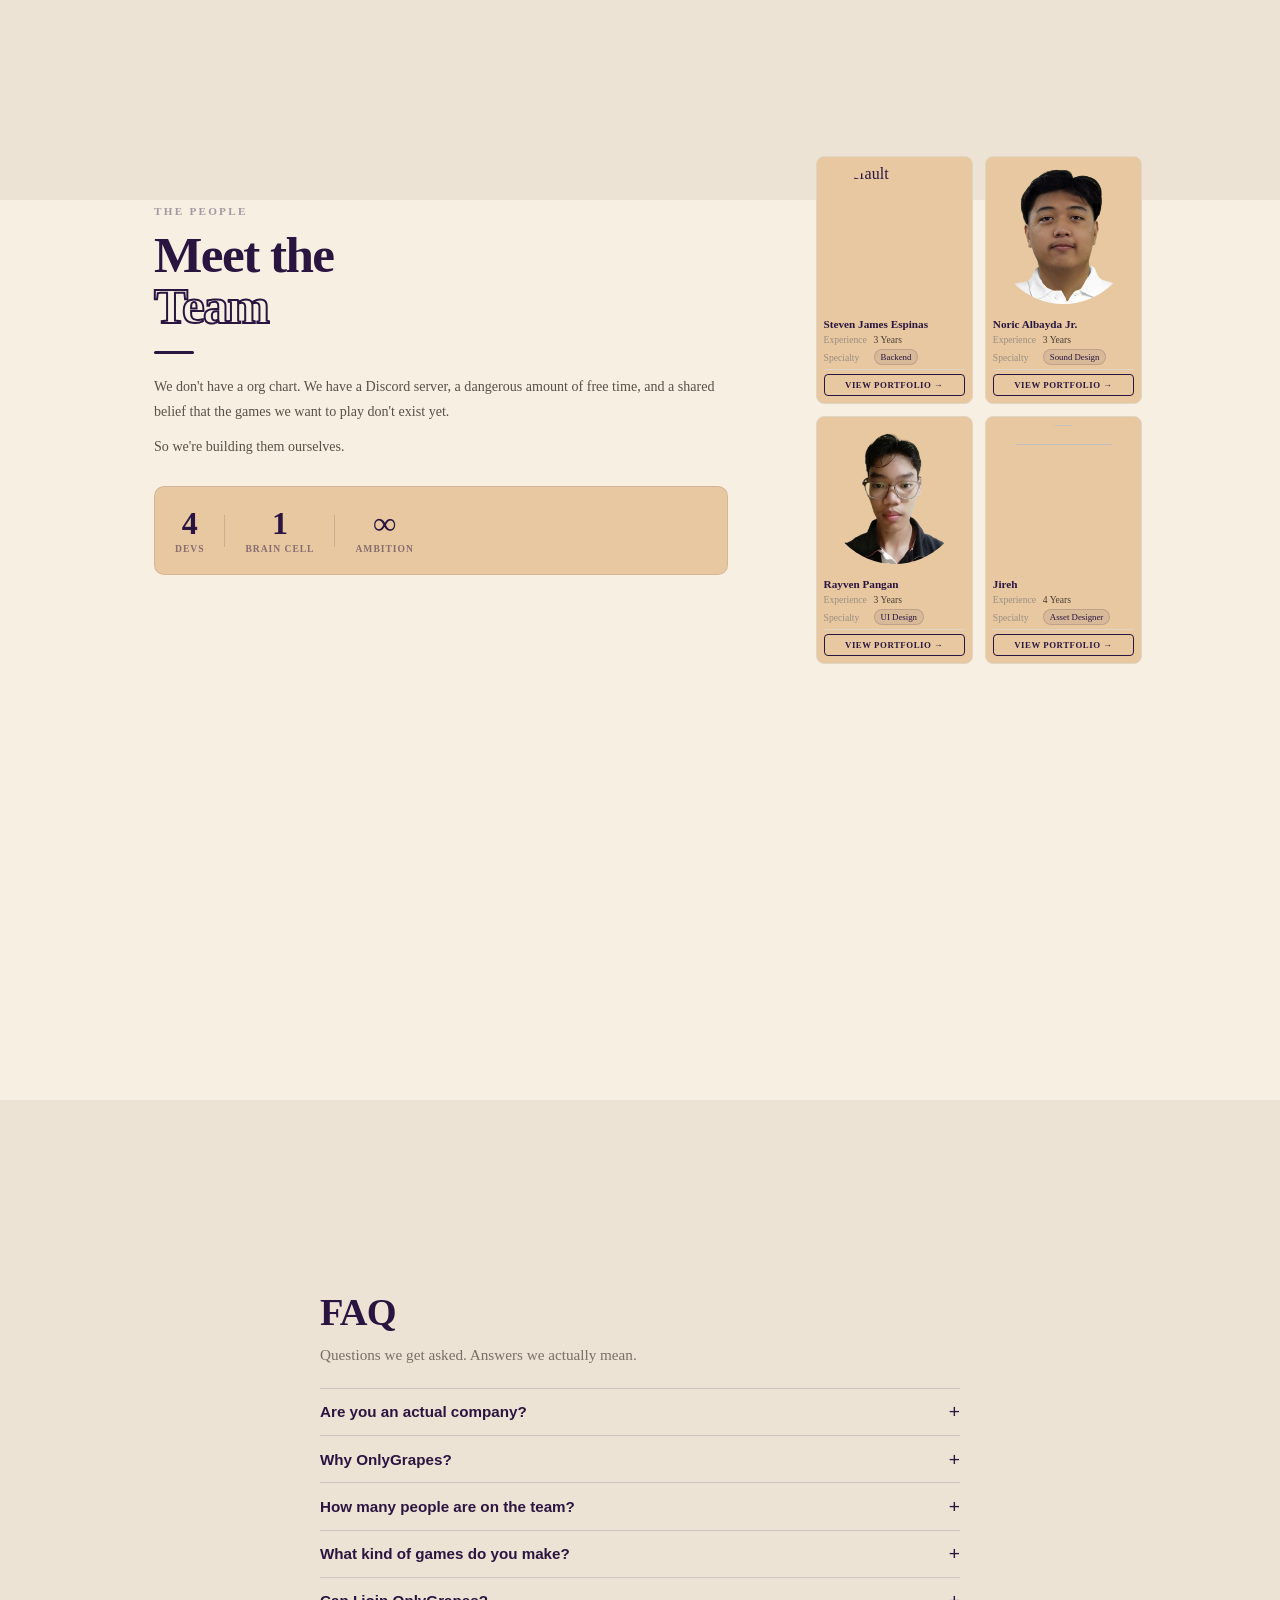
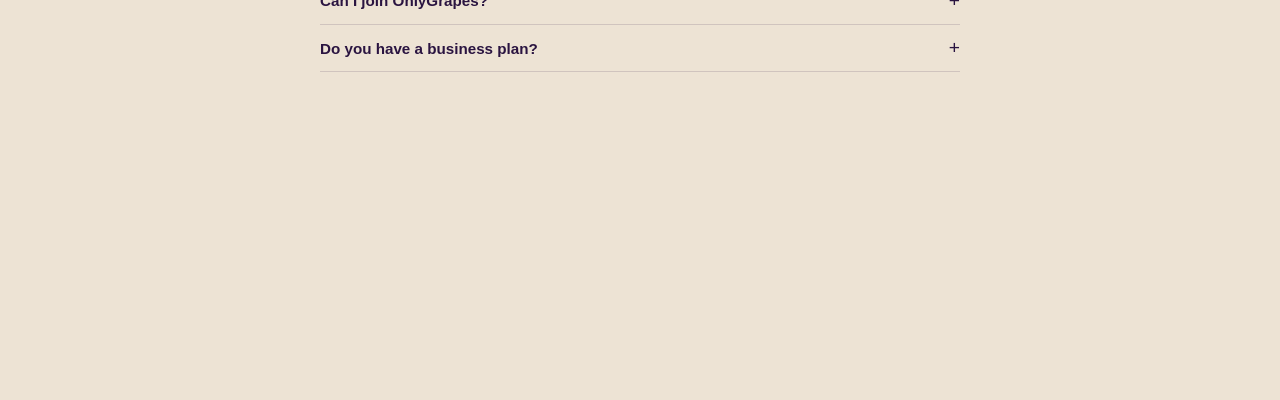
==== commit 6311411d: "So cooked changed alot added seamless transition and prolly just more bug fixees needed" ====
--- a/Index.HTML
+++ b/Index.HTML
@@ -4,7 +4,9 @@
     <meta charset="UTF-8">
     <meta name="viewport" content="width=device-width, initial-scale=1.0">
     <link rel="stylesheet" href="style.css">
-    <link href="https://fonts.googleapis.com/css2?family=Dancing+Script&display=swap" rel="stylesheet">  
+    <link rel="preconnect" href="https://fonts.googleapis.com">
+    <link rel="preconnect" href="https://fonts.gstatic.com" crossorigin>
+    <link href="https://fonts.googleapis.com/css2?family=Dancing+Script&display=block" rel="stylesheet">
     <link rel="icon" href="logo.png" type="image/png">
     <script src="script.js" defer></script> 
     <title>OnlyGrapes</title>
@@ -155,14 +157,14 @@
 
                 <div class="card">
                     <div class="card-photo">
-                        <img src="../images/Jireh.png"/>
+                        <img src="images/Jireh.png"/>
                     </div>
                     <div class="card-body">
                         <div class="card-name">Jireh</div>
                         <div class="meta-row"><span class="meta-label">Experience</span><span class="meta-value">4 Years</span></div>
                         <div class="meta-row"><span class="meta-label">Specialty</span><span class="specialty-tag">Asset Designer</span></div>
                         <div class="divider"></div>
-                        <a href="../team/Jireh/portfolio.html" class="card-btn">View Portfolio →</a>
+                        <a href="team/Jireh/portfolio.html" class="card-btn">View Portfolio →</a>
                     </div>
                 </div>
             </div>
--- a/style.css
+++ b/style.css
@@ -43,8 +43,8 @@
   top: 0;
   width: 100%;
   height: 60px;
-  display: flex;
-  justify-content: space-between;
+  display: grid;
+  grid-template-columns: 1fr auto 1fr;
   align-items: center;
   background-color: #E8C8A0;
   color: #2A1440;
@@ -56,9 +56,8 @@
   font-family: 'Dancing Script', cursive;
   font-size: 1.3em;
   font-weight: bold;
-  position: absolute;
-  left: 50%;
-  transform: translateX(-50%);
+  text-align: center;
+  white-space: nowrap;
 }
 
 .logo {
@@ -71,6 +70,7 @@
   display: flex;
   align-items: center;
   gap: 4px;
+  justify-content: flex-end;
 }
 
 .nav-links a {
@@ -163,13 +163,12 @@
 }
 
 .section-content {
-  opacity: 0;
   transition: opacity 0.4s ease-in-out;
 }
 
 .section-landing { background-color: #F7F0E2; }
 .section-about   { background-color: #EDE3D4; }
-.section-team    { background-color: #F7F0E2; padding: 80px 0 40px; }
+.section-team    { background-color: #F7F0E2; padding: 80px 0 40px; height: auto; min-height: 100vh; justify-content: flex-start; }
 .section-faq     { background-color: #EDE3D4; }
 
 /* TEAM LAYOUT */
@@ -673,35 +672,20 @@
   .landing-logo {
     width: clamp(100px, 30vw, 180px);
   }
-
-  .layout {
-    flex-direction: column;
-    gap: 20px;
-    padding: 20px;
-  }
-
-  .left-panel {
-    padding: 16px;
-    text-align: center;
-  }
-
-  .right-panel {
-    width: 100%;
-    max-width: 480px;
-  }
 }
 
 @media (max-width: 768px) {
   .top-bar {
-    flex-direction: column;
+    grid-template-columns: 1fr;
+    grid-template-rows: auto auto auto;
     height: auto;
     padding: 15px;
+    text-align: center;
   }
 
   .company-name {
-    position: static;
-    transform: none;
-    margin: 10px 0;
+    text-align: center;
+    margin: 4px 0;
   }
 
   .nav-links {
@@ -716,7 +700,7 @@
 }
 
 /* Screens Fixer */
-@media (max-height: 800px) {
+@media (max-height: 800px) and (min-width: 769px) {
   .about-body p:last-child {
     display: none;
   }
@@ -1381,4 +1365,497 @@
 .fade-in.visible {
     opacity: 1;
     transform: translateY(0);
+}
+/* ── PAGE TRANSITIONS ── */
+#page-transition {
+  position: fixed;
+  inset: 0;
+  z-index: 999;
+  pointer-events: none;
+  transform: translateX(-100%);
+}
+
+#page-transition.wipe-in {
+  animation: wipe-in 0.45s cubic-bezier(0.76, 0, 0.24, 1) forwards;
+  pointer-events: all;
+}
+
+#page-transition.wipe-out {
+  animation: wipe-out 0.45s cubic-bezier(0.76, 0, 0.24, 1) forwards;
+}
+
+@keyframes wipe-in {
+  from { transform: translateX(-100%); }
+  to   { transform: translateX(0%); }
+}
+
+@keyframes wipe-out {
+  from { transform: translateX(0%); }
+  to   { transform: translateX(100%); }
+}
+
+/* Content exit animation */
+.page-exit {
+  animation: content-exit 0.3s ease-in forwards;
+}
+
+@keyframes content-exit {
+  from { opacity: 1; }
+  to   { opacity: 0; }
+}
+
+/* Content enter animation (replaces fade-in for non-index pages) */
+.page-enter {
+  animation: content-enter 0.5s ease-out 0.2s both;
+}
+
+@keyframes content-enter {
+  from { opacity: 0; }
+  to   { opacity: 1; }
+}
+
+/* ── CHROME (header + footer) — transitions handled via inline JS styles ── */
+
+/* ============================================================
+   MOBILE OVERRIDES — append to the bottom of style.css
+   ============================================================ */
+
+/* ── HAMBURGER BUTTON ── */
+.nav-hamburger {
+  display: none;
+  background: none;
+  border: none;
+  cursor: pointer;
+  padding: 4px;
+  flex-direction: column;
+  gap: 5px;
+  justify-content: center;
+  align-items: center;
+  width: 36px;
+  height: 36px;
+  flex-shrink: 0;
+}
+
+.nav-hamburger span {
+  display: block;
+  width: 22px;
+  height: 2px;
+  background: #2A1440;
+  border-radius: 2px;
+  transition: transform 0.3s ease, opacity 0.3s ease;
+  transform-origin: center;
+}
+
+/* Animate to X when open */
+.nav-hamburger.open span:nth-child(1) { transform: translateY(7px) rotate(45deg); }
+.nav-hamburger.open span:nth-child(2) { opacity: 0; }
+.nav-hamburger.open span:nth-child(3) { transform: translateY(-7px) rotate(-45deg); }
+
+/* ── MOBILE MENU DRAWER ── */
+.mobile-menu {
+  display: flex;          /* always flex so transitions work */
+  flex-direction: column;
+  position: fixed;
+  top: 60px;
+  left: 0;
+  right: 0;
+  background: #E8C8A0;
+  border-bottom: 1px solid rgba(42, 20, 64, 0.12);
+  z-index: 999;
+  padding: 12px 0 16px;
+  box-shadow: 0 8px 24px rgba(42, 20, 64, 0.1);
+
+  /* Hidden state */
+  transform: translateY(-8px);
+  opacity: 0;
+  visibility: hidden;
+  pointer-events: none;
+  transition: transform 0.25s ease, opacity 0.25s ease, visibility 0.25s ease;
+}
+
+.mobile-menu.open {
+  transform: translateY(0);
+  opacity: 1;
+  visibility: visible;
+  pointer-events: all;
+}
+
+.mobile-menu a {
+  display: block;
+  padding: 12px 24px;
+  color: #2A1440;
+  text-decoration: none;
+  font-size: 0.92rem;
+  font-weight: 600;
+  border-bottom: 1px solid rgba(42, 20, 64, 0.06);
+  transition: background 0.15s;
+}
+
+.mobile-menu a:last-child { border-bottom: none; }
+
+.mobile-menu a:hover { background: rgba(42, 20, 64, 0.06); }
+
+.mobile-menu-section {
+  padding: 8px 24px 2px;
+  font-size: 0.6rem;
+  font-weight: 700;
+  letter-spacing: 0.15em;
+  text-transform: uppercase;
+  color: rgba(42, 20, 64, 0.35);
+}
+
+/* ── HEADER MOBILE ── */
+@media (max-width: 768px) {
+  /* Override the old broken stacking */
+  .top-bar {
+    grid-template-columns: auto 1fr auto !important;
+    grid-template-rows: 1fr !important;
+    height: 60px !important;
+    padding: 0 16px !important;
+    text-align: left !important;
+  }
+
+  .company-name {
+    text-align: center !important;
+    margin: 0 !important;
+  }
+
+  /* Hide the desktop nav-links */
+  .nav-links {
+    display: none !important;
+  }
+
+  /* Show hamburger */
+  .nav-hamburger {
+    display: flex;
+  }
+}
+
+/* ── DOT NAV MOBILE ── */
+@media (max-width: 768px) {
+  .dot-nav {
+    display: none;
+  }
+}
+
+/* ── INDEX — LANDING ── */
+@media (max-width: 600px) {
+  .landing-content {
+    flex-direction: column;
+    text-align: center;
+    padding: 0 20px;
+    gap: 24px;
+  }
+
+  .landing-right {
+    display: none; /* hide logo on very small screens, text is enough */
+  }
+
+  .landing-actions {
+    justify-content: center;
+    flex-direction: column;
+    align-items: center;
+  }
+
+  .landing-title {
+    font-size: clamp(2.8rem, 14vw, 4rem);
+  }
+}
+
+/* ── INDEX — ABOUT ── */
+@media (max-width: 768px) {
+  .about-content {
+    padding: 0 16px;
+    gap: clamp(10px, 2vh, 20px);
+  }
+
+  .about-quote {
+    font-size: clamp(0.95rem, 4vw, 1.2rem);
+    padding: 10px 16px;
+  }
+}
+
+/* ── INDEX — TEAM ── */
+@media (max-width: 768px) {
+  .section-team {
+    height: auto;
+    min-height: 100svh;
+    padding: 70px 0 40px;
+    justify-content: center;
+    scroll-snap-align: start;
+  }
+
+  .section-team .section-content {
+    width: 100%;
+  }
+
+  .layout {
+    flex-direction: column;
+    align-items: center;
+    padding: 16px 20px;
+    gap: 12px;
+    max-width: 100%;
+  }
+
+  .left-panel {
+    width: 100%;
+    padding: 0;
+    text-align: center;
+    margin: 0;
+  }
+
+  /* Hide bulky left-panel content — just keep the heading */
+  .team-label   { display: none; }
+  .team-divider { display: none; }
+  .team-desc    { display: none; }
+  .team-stats   { display: none; }
+
+  .team-heading {
+    font-size: clamp(1.8rem, 7vw, 2.5rem);
+  }
+
+  /* Cards: 2x2 grid */
+  .right-panel {
+    width: 100%;
+    max-width: 420px;
+    grid-template-columns: repeat(2, 1fr);
+    gap: 10px;
+    padding: 0;
+    margin: 0;
+  }
+
+  .card-photo img {
+    padding: 6px;
+  }
+
+  .card-body {
+    padding: 6px 8px 8px;
+    gap: 4px;
+  }
+
+  .card-name {
+    font-size: 0.7rem;
+  }
+
+  .meta-row {
+    font-size: 0.58rem;
+  }
+
+  .card-btn {
+    font-size: 0.55rem;
+    padding: 5px;
+  }
+}
+
+@media (max-width: 360px) {
+  .right-panel {
+    gap: 8px;
+    max-width: 100%;
+  }
+
+  .card-name    { font-size: 0.62rem; }
+  .specialty-tag { font-size: 0.5rem; }
+}
+
+/* ── INDEX — FAQ ── */
+@media (max-width: 768px) {
+  .faq-content {
+    padding: 0 16px;
+  }
+
+  .faq-question {
+    font-size: clamp(0.82rem, 3.5vw, 0.95rem);
+  }
+}
+
+/* ── SUB-PAGES: shared page-wrapper ── */
+@media (max-width: 768px) {
+  .page-wrapper {
+    padding: 80px 20px 50px;
+  }
+
+  .page-title {
+    font-size: clamp(2rem, 10vw, 3.5rem);
+  }
+
+  .page-subtitle {
+    margin-bottom: 28px;
+  }
+}
+
+/* ── PRESS KIT ── */
+@media (max-width: 768px) {
+  .pk-facts {
+    grid-template-columns: repeat(3, 1fr);
+    gap: 10px;
+  }
+
+  .pk-fact {
+    padding: 14px 10px;
+  }
+
+  .pk-fact-number {
+    font-size: 1.5rem;
+  }
+
+  .pk-assets {
+    grid-template-columns: 1fr;
+  }
+
+  .pk-contact-strip {
+    flex-direction: column;
+    gap: 8px;
+    align-items: flex-start;
+  }
+
+  .pk-team-table {
+    font-size: 0.8rem;
+  }
+
+  .pk-team-table th,
+  .pk-team-table td {
+    padding: 10px 8px;
+  }
+}
+
+/* ── CONTACT ── */
+@media (max-width: 768px) {
+  .contact-wrapper {
+    flex-direction: column;
+    padding: 80px 20px 50px;
+    gap: 32px;
+  }
+
+  .contact-right {
+    width: 100%;
+  }
+}
+
+/* ── DEVLOG ── */
+@media (max-width: 768px) {
+  .dl-filters {
+    gap: 6px;
+    margin-bottom: 20px;
+  }
+
+  .dl-filter {
+    font-size: 0.65rem;
+    padding: 5px 12px;
+  }
+
+  .dl-post {
+    padding: 20px 0;
+  }
+
+  .dl-post-title {
+    font-size: clamp(1rem, 4.5vw, 1.3rem);
+  }
+
+  .dl-post-footer {
+    flex-direction: column;
+    align-items: flex-start;
+    gap: 8px;
+  }
+}
+
+/* ── PORTFOLIO — HERO ── */
+@media (max-width: 768px) {
+  .hero-name {
+    font-size: clamp(2rem, 10vw, 3.5rem);
+  }
+
+  .hero-content {
+    padding: 0 16px;
+  }
+
+  .hero-actions {
+    flex-direction: column;
+    align-items: flex-start;
+  }
+}
+
+/* ── PORTFOLIO — ABOUT ── */
+@media (max-width: 768px) {
+  .about-layout {
+    flex-direction: column;
+    align-items: center;
+    text-align: center;
+  }
+
+  .skills-row {
+    justify-content: center;
+  }
+
+  .about-status {
+    justify-content: center;
+  }
+}
+
+/* ── PORTFOLIO — SKILLS GRID ── */
+@media (max-width: 768px) {
+  .skills-grid {
+    grid-template-columns: 1fr 1fr;
+    gap: 10px;
+  }
+
+  .skill-card {
+    flex-direction: column;
+    gap: 8px;
+    padding: clamp(10px, 2vw, 14px);
+  }
+
+  .skill-icon {
+    width: 32px;
+    height: 32px;
+  }
+
+  .skill-note {
+    font-size: 0.68rem;
+  }
+}
+
+@media (max-width: 420px) {
+  .skills-grid {
+    grid-template-columns: 1fr;
+  }
+}
+
+/* ── PORTFOLIO — CONTACT ── */
+@media (max-width: 768px) {
+  .contact-content {
+    padding: 0 16px;
+  }
+}
+
+/* ── FOOTER ── */
+@media (max-width: 600px) {
+  .site-footer {
+    font-size: 0.55rem;
+    padding: 0 12px;
+    flex-direction: column;
+    height: auto;
+    padding: 6px 12px;
+    gap: 1px;
+    text-align: center;
+    justify-content: center;
+  }
+}
+
+/* ── SECTION PADDING MOBILE ── */
+@media (max-width: 768px) {
+  .section {
+    padding: 70px 20px 50px;
+    /* iOS Safari 100vh fix */
+    height: 100svh;
+    min-height: -webkit-fill-available;
+  }
+
+  /* Native touch snap scroll — replaces JS wheel hijack on mobile */
+  html {
+    scroll-snap-type: y mandatory;
+  }
+
+  .section {
+    scroll-snap-align: start;
+  }
 }
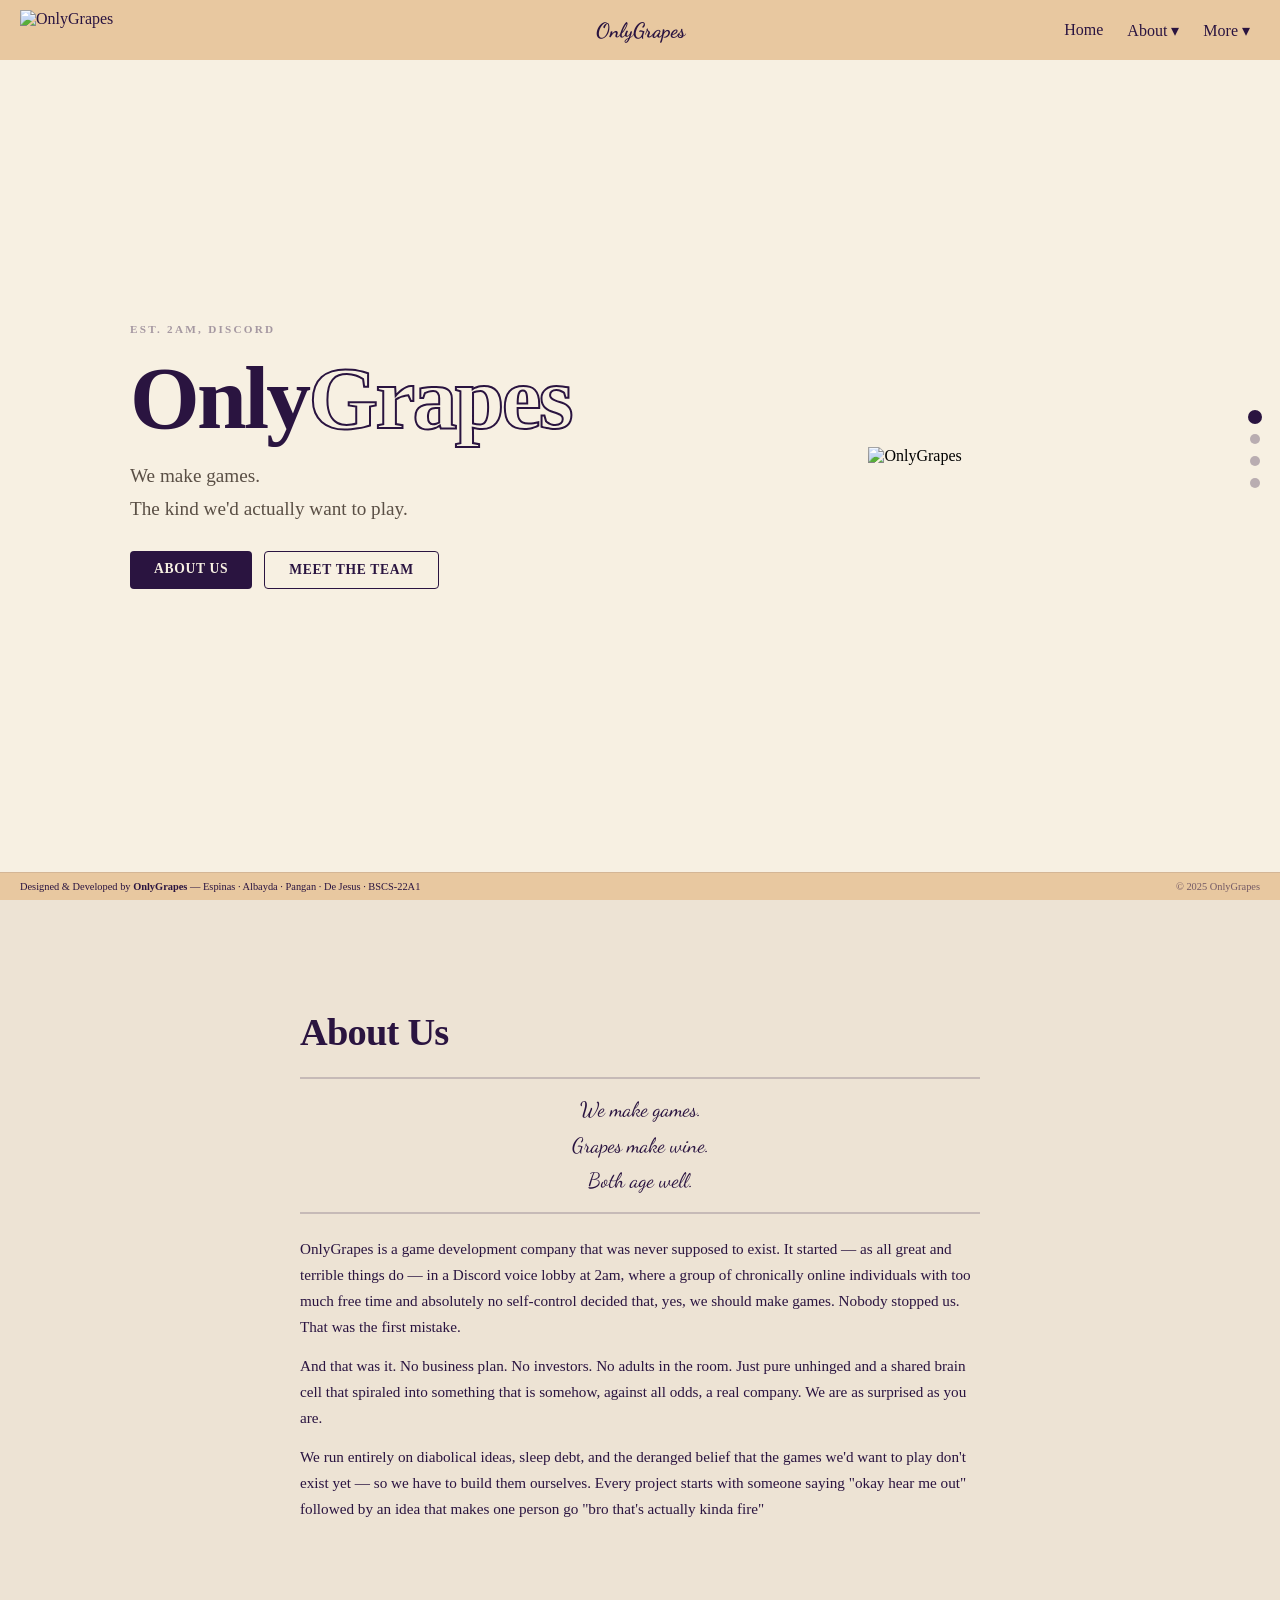
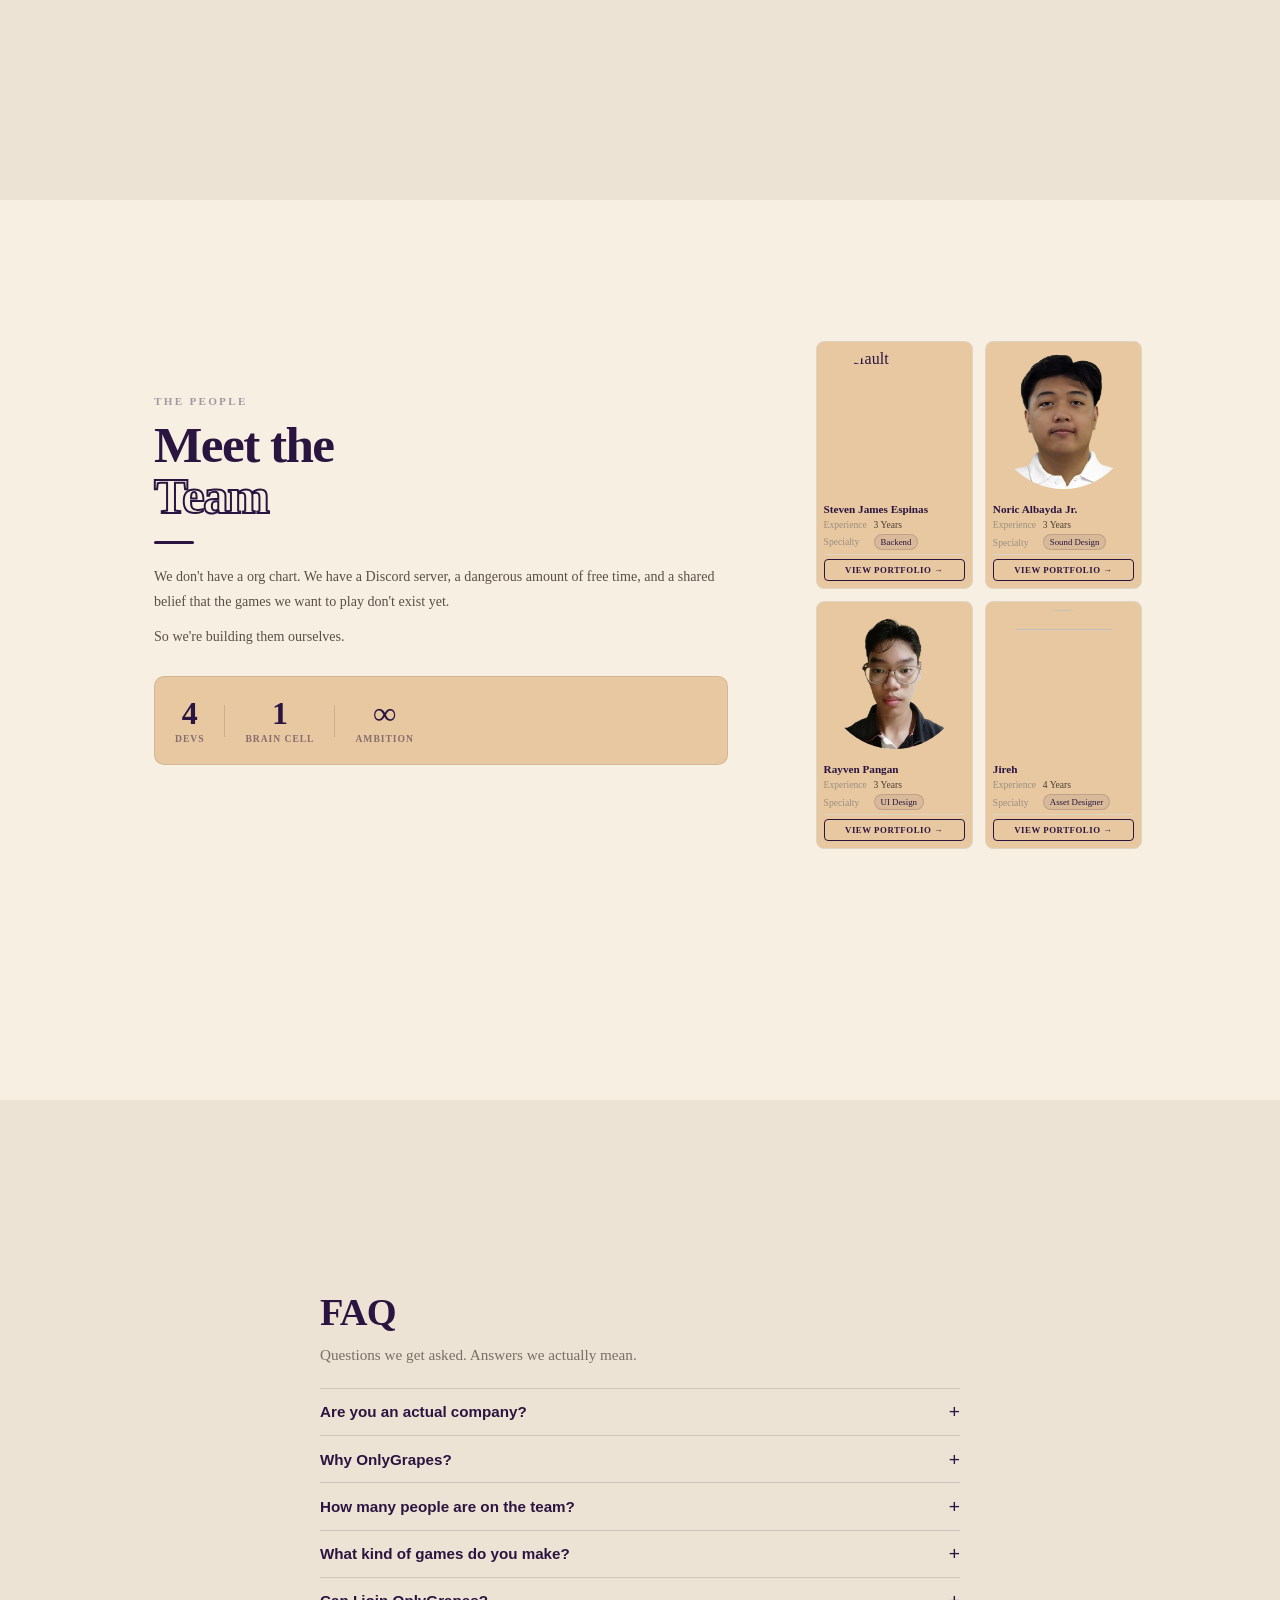
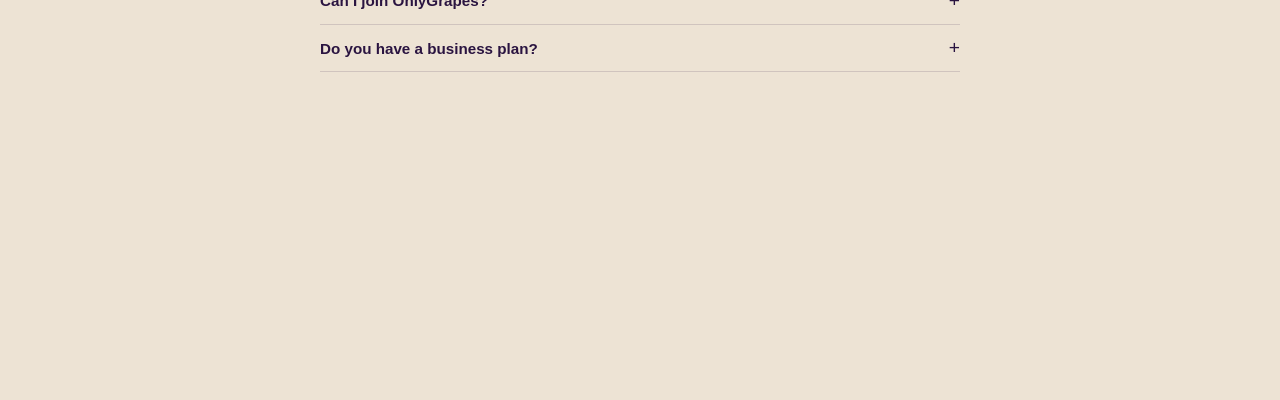
==== commit df6adc4a: "Add files via upload Final prolly" ====
--- a/Index.HTML
+++ b/Index.HTML
@@ -1,253 +1,253 @@
-<!DOCTYPE html>
-<html lang="en">
-<head>
-    <meta charset="UTF-8">
-    <meta name="viewport" content="width=device-width, initial-scale=1.0">
-    <link rel="stylesheet" href="style.css">
-    <link rel="preconnect" href="https://fonts.googleapis.com">
-    <link rel="preconnect" href="https://fonts.gstatic.com" crossorigin>
-    <link href="https://fonts.googleapis.com/css2?family=Dancing+Script&display=block" rel="stylesheet">
-    <link rel="icon" href="logo.png" type="image/png">
-    <script src="script.js" defer></script> 
-    <title>OnlyGrapes</title>
-</head>
-
-<nav class="dot-nav">
-  <a class="dot" href="#landing"></a>
-  <a class="dot" href="#about"></a>
-  <a class="dot" href="#team"></a>
-  <a class="dot" href="#faq"></a>
-</nav>
-
-<body>
-    <header class="top-bar">
-    <img src="logo.png" alt="OnlyGrapes" class="logo" />
-    <div class="company-name">OnlyGrapes</div>
-    <div class="nav-links">
-        <a href="#landing">Home</a>
-
-        <!-- About dropdown -->
-        <div class="dropdown">
-          <span class="dropdown-toggle">About ▾</span>
-          <div class="dropdown-menu">
-            <a href="#about" class="dropdown-item">About Us</a>
-            <a href="#team" class="dropdown-item">Meet the Team</a>
-            <a href="#faq" class="dropdown-item">FAQ</a>
-          </div>
-        </div>
-
-        <!-- More dropdown -->
-        <div class="dropdown">
-          <span class="dropdown-toggle">More ▾</span>
-          <div class="dropdown-menu">
-            <a href="devlog.html" class="dropdown-item">Devlog</a>
-            <a href="presskit.html" class="dropdown-item">Press Kit</a>
-            <a href="contact.html" class="dropdown-item">Contact</a>
-          </div>
-        </div>
-    </div>
-</header>
-
-    <!-- LANDING -->
-    <section id="landing" class="section section-landing">
-        <div class="section-content landing-content">
-            <div class="landing-left">
-                <p class="landing-label">Est. 2am, Discord</p>
-                <h1 class="landing-title">Only<span class="landing-title-accent">Grapes</span></h1>
-                <p class="landing-liner">We make games.<br>The kind we'd actually want to play.</p>
-                <div class="landing-actions">
-                    <a href="#about" class="btn-primary">About Us</a>
-                    <a href="#team" class="btn-secondary">Meet the Team</a>
-                </div>
-            </div>
-            <div class="landing-right">
-                <img src="logo.png" alt="OnlyGrapes" class="landing-logo" />
-            </div>
-        </div>
-    </section>
-
-    <!-- ABOUT US -->
-    <section id="about" class="section section-about">
-      <div class="section-content about-content">
-
-        <h2 class="about-title">About Us</h2>
-
-        <blockquote class="about-quote">
-          We make games.<br>
-          Grapes make wine.<br>
-          Both age well.
-        </blockquote>
-
-        <div class="about-body">
-          <p>OnlyGrapes is a game development company that was never supposed to exist. It started — as all great and terrible things do — in a Discord voice lobby at 2am, where a group of chronically online individuals with too much free time and absolutely no self-control decided that, yes, we should make games. Nobody stopped us. That was the first mistake.</p>
-          <p>And that was it. No business plan. No investors. No adults in the room. Just pure unhinged and a shared brain cell that spiraled into something that is somehow, against all odds, a real company. We are as surprised as you are.</p>
-          <p>We run entirely on diabolical ideas, sleep debt, and the deranged belief that the games we'd want to play don't exist yet — so we have to build them ourselves. Every project starts with someone saying "okay hear me out" followed by an idea that makes one person go "bro that's actually kinda fire"</p>
-        </div>
-
-      </div>
-    </section>
-
-    <!-- TEAM -->
-    <section id="team" class="section section-team">
-        <div class="section-content">
-        <main class="layout">
-            <div class="left-panel">
-                <div class="team-label">The People</div>
-                <h2 class="team-heading">Meet the<br><span class="team-heading-accent">Team</span></h2>
-                <div class="team-divider"></div>
-                <p class="team-desc">We don't have a org chart. We have a Discord server, a dangerous amount of free time, and a shared belief that the games we want to play don't exist yet.</p>
-                <p class="team-desc">So we're building them ourselves.</p>
-                <div class="team-stats">
-                    <div class="stat">
-                        <span class="stat-number">4</span>
-                        <span class="stat-label">Devs</span>
-                    </div>
-                    <div class="stat-divider"></div>
-                    <div class="stat">
-                        <span class="stat-number">1</span>
-                        <span class="stat-label">Brain Cell</span>
-                    </div>
-                    <div class="stat-divider"></div>
-                    <div class="stat">
-                        <span class="stat-number">∞</span>
-                        <span class="stat-label">Ambition</span>
-                    </div>
-                </div>
-            </div>
-
-            <div class="right-panel">
-                <div class="card">
-                    <div class="card-photo">
-                        <img src="images/Espinas.png" alt="Default"/>
-                    </div>
-                    <div class="card-body">
-                        <div class="card-name">Steven James Espinas</div>
-                        <div class="meta-row"><span class="meta-label">Experience</span><span class="meta-value">3 Years</span></div>
-                        <div class="meta-row"><span class="meta-label">Specialty</span><span class="specialty-tag">Backend</span></div>
-                        <div class="divider"></div>
-                        <a href="team/Espinas/portfolio.html" class="card-btn">View Portfolio →</a>
-                    </div>
-                </div>
-
-                <div class="card">
-                    <div class="card-photo">
-                        <img src="images/Noric.png" alt="Default"/>
-                    </div>
-                    <div class="card-body">
-                        <div class="card-name">Noric Albayda Jr.</div>
-                        <div class="meta-row"><span class="meta-label">Experience</span><span class="meta-value">3 Years</span></div>
-                        <div class="meta-row"><span class="meta-label">Specialty</span><span class="specialty-tag">Sound Design</span></div>
-                        <div class="divider"></div>
-                        <a href="team/Albayda/portfolio.html" class="card-btn">View Portfolio →</a>
-                    </div>
-                </div>
-
-                <div class="card">
-                    <div class="card-photo">
-                        <img src="images/Pangan.png" alt="Default"/>
-                    </div>
-                    <div class="card-body">
-                        <div class="card-name">Rayven Pangan</div>
-                        <div class="meta-row"><span class="meta-label">Experience</span><span class="meta-value">3 Years</span></div>
-                        <div class="meta-row"><span class="meta-label">Specialty</span><span class="specialty-tag">UI Design</span></div>
-                        <div class="divider"></div>
-                        <a href="team/Pangan/Portfolio.html" class="card-btn">View Portfolio →</a>
-                    </div>
-                </div>
-
-                <div class="card">
-                    <div class="card-photo">
-                        <img src="images/Jireh.png"/>
-                    </div>
-                    <div class="card-body">
-                        <div class="card-name">Jireh</div>
-                        <div class="meta-row"><span class="meta-label">Experience</span><span class="meta-value">4 Years</span></div>
-                        <div class="meta-row"><span class="meta-label">Specialty</span><span class="specialty-tag">Asset Designer</span></div>
-                        <div class="divider"></div>
-                        <a href="team/Jireh/portfolio.html" class="card-btn">View Portfolio →</a>
-                    </div>
-                </div>
-            </div>
-        </main>
-        </div>
-    </section>
-
-    <!-- FAQ -->
-    <section id="faq" class="section section-faq">
-        <div class="section-content faq-content">
-            <h2 class="faq-title">FAQ</h2>
-            <p class="faq-subtitle">Questions we get asked. Answers we actually mean.</p>
-
-            <div class="faq-list">
-
-                <div class="faq-item">
-                    <button class="faq-question" aria-expanded="false">
-                        <span>Are you an actual company?</span>
-                        <span class="faq-icon">+</span>
-                    </button>
-                    <div class="faq-answer">
-                        <p>Somehow, yes. We were as surprised as you are. Nobody filed the paperwork as a joke and then it just... worked.</p>
-                    </div>
-                </div>
-
-                <div class="faq-item">
-                    <button class="faq-question" aria-expanded="false">
-                        <span>Why OnlyGrapes?</span>
-                        <span class="faq-icon">+</span>
-                    </button>
-                    <div class="faq-answer">
-                        <p>It was 2am. We needed a name. Grapes age well. So do good games. The name stuck and now we have to live with it forever.</p>
-                    </div>
-                </div>
-
-                <div class="faq-item">
-                    <button class="faq-question" aria-expanded="false">
-                        <span>How many people are on the team?</span>
-                        <span class="faq-icon">+</span>
-                    </button>
-                    <div class="faq-answer">
-                        <p>Four. One shared brain cell. Rotating custody.</p>
-                    </div>
-                </div>
-
-                <div class="faq-item">
-                    <button class="faq-question" aria-expanded="false">
-                        <span>What kind of games do you make?</span>
-                        <span class="faq-icon">+</span>
-                    </button>
-                    <div class="faq-answer">
-                        <p>The kind we'd actually want to play. If it doesn't make at least one of us say "bro that's kinda fire" in early development, it doesn't ship.</p>
-                    </div>
-                </div>
-
-                <div class="faq-item">
-                    <button class="faq-question" aria-expanded="false">
-                        <span>Can I join OnlyGrapes?</span>
-                        <span class="faq-icon">+</span>
-                    </button>
-                    <div class="faq-answer">
-                        <p>Maybe. Reach out.</p>
-                    </div>
-                </div>
-
-                <div class="faq-item">
-                    <button class="faq-question" aria-expanded="false">
-                        <span>Do you have a business plan?</span>
-                        <span class="faq-icon">+</span>
-                    </button>
-                    <div class="faq-answer">
-                        <p>No. Next question.</p>
-                    </div>
-                </div>
-
-            </div>
-        </div>
-    </section>
-
-  <footer class="site-footer">
-    <span>Designed & Developed by <strong>OnlyGrapes</strong> — Espinas · Albayda · Pangan · De Jesus · BSCS-22A1</span>
-    <span class="footer-copy">© 2025 OnlyGrapes</span>
-  </footer>
-
-</body>
+<!DOCTYPE html>
+<html lang="en">
+<head>
+    <meta charset="UTF-8">
+    <meta name="viewport" content="width=device-width, initial-scale=1.0">
+    <link rel="stylesheet" href="style.css">
+    <link rel="preconnect" href="https://fonts.googleapis.com">
+    <link rel="preconnect" href="https://fonts.gstatic.com" crossorigin>
+    <link href="https://fonts.googleapis.com/css2?family=Dancing+Script&display=block" rel="stylesheet">
+    <link rel="icon" href="logo.png" type="image/png">
+    <script src="script.js" defer></script> 
+    <title>OnlyGrapes</title>
+</head>
+
+<nav class="dot-nav">
+  <a class="dot" href="#landing"></a>
+  <a class="dot" href="#about"></a>
+  <a class="dot" href="#team"></a>
+  <a class="dot" href="#faq"></a>
+</nav>
+
+<body>
+    <header class="top-bar">
+    <img src="logo.png" alt="OnlyGrapes" class="logo" />
+    <div class="company-name">OnlyGrapes</div>
+    <div class="nav-links">
+        <a href="#landing">Home</a>
+
+        <!-- About dropdown -->
+        <div class="dropdown">
+          <span class="dropdown-toggle">About ▾</span>
+          <div class="dropdown-menu">
+            <a href="#about" class="dropdown-item">About Us</a>
+            <a href="#team" class="dropdown-item">Meet the Team</a>
+            <a href="#faq" class="dropdown-item">FAQ</a>
+          </div>
+        </div>
+
+        <!-- More dropdown -->
+        <div class="dropdown">
+          <span class="dropdown-toggle">More ▾</span>
+          <div class="dropdown-menu">
+            <a href="devlog.html" class="dropdown-item">Devlog</a>
+            <a href="presskit.html" class="dropdown-item">Press Kit</a>
+            <a href="contact.html" class="dropdown-item">Contact</a>
+          </div>
+        </div>
+    </div>
+</header>
+
+    <!-- LANDING -->
+    <section id="landing" class="section section-landing">
+        <div class="section-content landing-content">
+            <div class="landing-left">
+                <p class="landing-label">Est. 2am, Discord</p>
+                <h1 class="landing-title">Only<span class="landing-title-accent">Grapes</span></h1>
+                <p class="landing-liner">We make games.<br>The kind we'd actually want to play.</p>
+                <div class="landing-actions">
+                    <a href="#about" class="btn-primary">About Us</a>
+                    <a href="#team" class="btn-secondary">Meet the Team</a>
+                </div>
+            </div>
+            <div class="landing-right">
+                <img src="logo.png" alt="OnlyGrapes" class="landing-logo" />
+            </div>
+        </div>
+    </section>
+
+    <!-- ABOUT US -->
+    <section id="about" class="section section-about">
+      <div class="section-content about-content">
+
+        <h2 class="about-title">About Us</h2>
+
+        <blockquote class="about-quote">
+          We make games.<br>
+          Grapes make wine.<br>
+          Both age well.
+        </blockquote>
+
+        <div class="about-body">
+          <p>OnlyGrapes is a game development company that was never supposed to exist. It started — as all great and terrible things do — in a Discord voice lobby at 2am, where a group of chronically online individuals with too much free time and absolutely no self-control decided that, yes, we should make games. Nobody stopped us. That was the first mistake.</p>
+          <p>And that was it. No business plan. No investors. No adults in the room. Just pure unhinged and a shared brain cell that spiraled into something that is somehow, against all odds, a real company. We are as surprised as you are.</p>
+          <p>We run entirely on diabolical ideas, sleep debt, and the deranged belief that the games we'd want to play don't exist yet — so we have to build them ourselves. Every project starts with someone saying "okay hear me out" followed by an idea that makes one person go "bro that's actually kinda fire"</p>
+        </div>
+
+      </div>
+    </section>
+
+    <!-- TEAM -->
+    <section id="team" class="section section-team">
+        <div class="section-content">
+        <main class="layout">
+            <div class="left-panel">
+                <div class="team-label">The People</div>
+                <h2 class="team-heading">Meet the<br><span class="team-heading-accent">Team</span></h2>
+                <div class="team-divider"></div>
+                <p class="team-desc">We don't have a org chart. We have a Discord server, a dangerous amount of free time, and a shared belief that the games we want to play don't exist yet.</p>
+                <p class="team-desc">So we're building them ourselves.</p>
+                <div class="team-stats">
+                    <div class="stat">
+                        <span class="stat-number">4</span>
+                        <span class="stat-label">Devs</span>
+                    </div>
+                    <div class="stat-divider"></div>
+                    <div class="stat">
+                        <span class="stat-number">1</span>
+                        <span class="stat-label">Brain Cell</span>
+                    </div>
+                    <div class="stat-divider"></div>
+                    <div class="stat">
+                        <span class="stat-number">∞</span>
+                        <span class="stat-label">Ambition</span>
+                    </div>
+                </div>
+            </div>
+
+            <div class="right-panel">
+                <div class="card">
+                    <div class="card-photo">
+                        <img src="images/Espinas.png" alt="Default"/>
+                    </div>
+                    <div class="card-body">
+                        <div class="card-name">Steven James Espinas</div>
+                        <div class="meta-row"><span class="meta-label">Experience</span><span class="meta-value">3 Years</span></div>
+                        <div class="meta-row"><span class="meta-label">Specialty</span><span class="specialty-tag">Backend</span></div>
+                        <div class="divider"></div>
+                        <a href="team/Espinas/portfolio.html" class="card-btn">View Portfolio →</a>
+                    </div>
+                </div>
+
+                <div class="card">
+                    <div class="card-photo">
+                        <img src="images/Noric.png" alt="Default"/>
+                    </div>
+                    <div class="card-body">
+                        <div class="card-name">Noric Albayda Jr.</div>
+                        <div class="meta-row"><span class="meta-label">Experience</span><span class="meta-value">3 Years</span></div>
+                        <div class="meta-row"><span class="meta-label">Specialty</span><span class="specialty-tag">Sound Design</span></div>
+                        <div class="divider"></div>
+                        <a href="team/Albayda/portfolio.html" class="card-btn">View Portfolio →</a>
+                    </div>
+                </div>
+
+                <div class="card">
+                    <div class="card-photo">
+                        <img src="images/Pangan.png" alt="Default"/>
+                    </div>
+                    <div class="card-body">
+                        <div class="card-name">Rayven Pangan</div>
+                        <div class="meta-row"><span class="meta-label">Experience</span><span class="meta-value">3 Years</span></div>
+                        <div class="meta-row"><span class="meta-label">Specialty</span><span class="specialty-tag">UI Design</span></div>
+                        <div class="divider"></div>
+                        <a href="team/Pangan/Portfolio.html" class="card-btn">View Portfolio →</a>
+                    </div>
+                </div>
+
+                <div class="card">
+                    <div class="card-photo">
+                        <img src="images/Jireh.png"/>
+                    </div>
+                    <div class="card-body">
+                        <div class="card-name">Jireh</div>
+                        <div class="meta-row"><span class="meta-label">Experience</span><span class="meta-value">4 Years</span></div>
+                        <div class="meta-row"><span class="meta-label">Specialty</span><span class="specialty-tag">Asset Designer</span></div>
+                        <div class="divider"></div>
+                        <a href="team/Jireh/portfolio.html" class="card-btn">View Portfolio →</a>
+                    </div>
+                </div>
+            </div>
+        </main>
+        </div>
+    </section>
+
+    <!-- FAQ -->
+    <section id="faq" class="section section-faq">
+        <div class="section-content faq-content">
+            <h2 class="faq-title">FAQ</h2>
+            <p class="faq-subtitle">Questions we get asked. Answers we actually mean.</p>
+
+            <div class="faq-list">
+
+                <div class="faq-item">
+                    <button class="faq-question" aria-expanded="false">
+                        <span>Are you an actual company?</span>
+                        <span class="faq-icon">+</span>
+                    </button>
+                    <div class="faq-answer">
+                        <p>Somehow, yes. We were as surprised as you are. Nobody filed the paperwork as a joke and then it just... worked.</p>
+                    </div>
+                </div>
+
+                <div class="faq-item">
+                    <button class="faq-question" aria-expanded="false">
+                        <span>Why OnlyGrapes?</span>
+                        <span class="faq-icon">+</span>
+                    </button>
+                    <div class="faq-answer">
+                        <p>It was 2am. We needed a name. Grapes age well. So do good games. The name stuck and now we have to live with it forever.</p>
+                    </div>
+                </div>
+
+                <div class="faq-item">
+                    <button class="faq-question" aria-expanded="false">
+                        <span>How many people are on the team?</span>
+                        <span class="faq-icon">+</span>
+                    </button>
+                    <div class="faq-answer">
+                        <p>Four. One shared brain cell. Rotating custody.</p>
+                    </div>
+                </div>
+
+                <div class="faq-item">
+                    <button class="faq-question" aria-expanded="false">
+                        <span>What kind of games do you make?</span>
+                        <span class="faq-icon">+</span>
+                    </button>
+                    <div class="faq-answer">
+                        <p>The kind we'd actually want to play. If it doesn't make at least one of us say "bro that's kinda fire" in early development, it doesn't ship.</p>
+                    </div>
+                </div>
+
+                <div class="faq-item">
+                    <button class="faq-question" aria-expanded="false">
+                        <span>Can I join OnlyGrapes?</span>
+                        <span class="faq-icon">+</span>
+                    </button>
+                    <div class="faq-answer">
+                        <p>Maybe. Reach out.</p>
+                    </div>
+                </div>
+
+                <div class="faq-item">
+                    <button class="faq-question" aria-expanded="false">
+                        <span>Do you have a business plan?</span>
+                        <span class="faq-icon">+</span>
+                    </button>
+                    <div class="faq-answer">
+                        <p>No. Next question.</p>
+                    </div>
+                </div>
+
+            </div>
+        </div>
+    </section>
+
+  <footer class="site-footer">
+    <span>Designed & Developed by <strong>OnlyGrapes</strong> — Espinas · Albayda · Pangan · De Jesus · BSCS-22A1</span>
+    <span class="footer-copy">© 2025 OnlyGrapes</span>
+  </footer>
+
+</body>
 </html>
--- a/style.css
+++ b/style.css
@@ -9,7 +9,7 @@
 
   /* Right panel  */
   --right-panel-offset-x: 0px;
-  --right-panel-offset-y: -140px;
+  --right-panel-offset-y: -150px;
 
   /* FAQ content */
   --faq-offset-x: 0px;
@@ -128,7 +128,6 @@
   z-index: -1;
 }
 
-/* Only open via .open class — no :hover */
 .dropdown.open .dropdown-menu {
   display: flex;
 }
@@ -168,7 +167,7 @@
 
 .section-landing { background-color: #F7F0E2; }
 .section-about   { background-color: #EDE3D4; }
-.section-team    { background-color: #F7F0E2; padding: 80px 0 40px; height: auto; min-height: 100vh; justify-content: flex-start; }
+.section-team    { background-color: #F7F0E2; padding: 80px 0 40px; height: auto; min-height: 100vh; justify-content: center; }
 .section-faq     { background-color: #EDE3D4; }
 
 /* TEAM LAYOUT */
@@ -178,7 +177,7 @@
   justify-content: center;
   gap: 40px;
   width: 100%;
-  max-width: 1100px;
+  max-width: min(1100px, 90vw);
   padding: 0 32px;
 }
 
@@ -288,6 +287,10 @@
 .card-btn:hover {
   background: #2A1440;
   color: #F7F0E2;
+}
+
+.card-btn:active {
+  transform: scale(0.97);
 }
 
 /* DOT NAV */
@@ -535,6 +538,10 @@
   opacity: 0.8;
 }
 
+.btn-primary:active {
+  transform: scale(0.96);
+}
+
 .btn-secondary {
   display: inline-block;
   border: 1px solid #2A1440;
@@ -552,6 +559,10 @@
 .btn-secondary:hover {
   background: #2A1440;
   color: #F7F0E2;
+}
+
+.btn-secondary:active {
+  transform: scale(0.96);
 }
 
 .landing-right {
@@ -778,7 +789,7 @@
   animation: slide-fade-in 0.6s ease-out 0.65s both;
 }
 
-/* ── DEVLOG EXPAND ── */
+/* DEVLOG EXPAND  */
 .dl-post-body {
   max-height: 0;
   overflow: hidden;
@@ -805,7 +816,6 @@
 
 .dl-post.expanded .dl-read-more {
   opacity: 1;
-  transform: rotate(90deg);
 }
 
 .dl-post.expanded .dl-read-more::after {
@@ -815,10 +825,6 @@
   letter-spacing: 0.08em;
   text-transform: uppercase;
 }
-
-/* ============================================================
-   PAGE-SPECIFIC STYLES (devlog, presskit, contact)
-   ============================================================ */
 
 /* Shared page wrapper */
 .page-wrapper {
@@ -877,7 +883,7 @@
     margin-bottom: 16px;
 }
 
-/* ── DEVLOG ── */
+/* DEVLOG */
 .dl-filters {
     display: flex;
     gap: 8px;
@@ -1004,7 +1010,7 @@
 
 .dl-empty-sub { font-size: 0.85rem; }
 
-/* ── PRESS KIT ── */
+/* PRESS KIT */
 .pk-about {
     background: #EDE3D4;
     border-radius: 10px;
@@ -1154,7 +1160,7 @@
 
 .pk-contact-email:hover { text-decoration: underline; }
 
-/* ── CONTACT ── */
+/* CONTACT */
 .contact-wrapper {
     max-width: 820px;
     margin: 0 auto;
@@ -1309,6 +1315,7 @@
 }
 
 .ct-submit:hover { opacity: 0.8; }
+.ct-submit:active { transform: scale(0.97); }
 
 .ct-note {
     font-size: 0.68rem;
@@ -1338,7 +1345,7 @@
     line-height: 1.7;
 }
 
-/* ── RESPONSIVE: sub-pages ── */
+/* RESPONSIVE sub-pages */
 @media (max-width: 700px) {
     .contact-wrapper {
         flex-direction: column;
@@ -1355,7 +1362,7 @@
     .pk-contact-strip { flex-direction: column; gap: 12px; align-items: flex-start; }
 }
 
-/* ── FADE-IN (non-index pages) ── */
+/* FADE-IN */
 .fade-in {
     opacity: 0;
     transform: translateY(18px);
@@ -1366,7 +1373,7 @@
     opacity: 1;
     transform: translateY(0);
 }
-/* ── PAGE TRANSITIONS ── */
+/* PAGE TRANSITIONS */
 #page-transition {
   position: fixed;
   inset: 0;
@@ -1404,7 +1411,7 @@
   to   { opacity: 0; }
 }
 
-/* Content enter animation (replaces fade-in for non-index pages) */
+/* Content enter animation */
 .page-enter {
   animation: content-enter 0.5s ease-out 0.2s both;
 }
@@ -1414,13 +1421,9 @@
   to   { opacity: 1; }
 }
 
-/* ── CHROME (header + footer) — transitions handled via inline JS styles ── */
-
-/* ============================================================
-   MOBILE OVERRIDES — append to the bottom of style.css
-   ============================================================ */
-
-/* ── HAMBURGER BUTTON ── */
+/* MOBILE OVERRIDES */
+
+/* HAMBURGER BUTTON */
 .nav-hamburger {
   display: none;
   background: none;
@@ -1446,14 +1449,13 @@
   transform-origin: center;
 }
 
-/* Animate to X when open */
 .nav-hamburger.open span:nth-child(1) { transform: translateY(7px) rotate(45deg); }
 .nav-hamburger.open span:nth-child(2) { opacity: 0; }
 .nav-hamburger.open span:nth-child(3) { transform: translateY(-7px) rotate(-45deg); }
 
-/* ── MOBILE MENU DRAWER ── */
+/* MOBILE MENU DRAWER */
 .mobile-menu {
-  display: flex;          /* always flex so transitions work */
+  display: flex;         
   flex-direction: column;
   position: fixed;
   top: 60px;
@@ -1506,7 +1508,6 @@
 
 /* ── HEADER MOBILE ── */
 @media (max-width: 768px) {
-  /* Override the old broken stacking */
   .top-bar {
     grid-template-columns: auto 1fr auto !important;
     grid-template-rows: 1fr !important;
@@ -1520,7 +1521,7 @@
     margin: 0 !important;
   }
 
-  /* Hide the desktop nav-links */
+  /* Hide desktop nav-links */
   .nav-links {
     display: none !important;
   }
@@ -1531,14 +1532,14 @@
   }
 }
 
-/* ── DOT NAV MOBILE ── */
+/* DOT NAV MOBILE*/
 @media (max-width: 768px) {
   .dot-nav {
     display: none;
   }
 }
 
-/* ── INDEX — LANDING ── */
+/* INDEX LANDING  */
 @media (max-width: 600px) {
   .landing-content {
     flex-direction: column;
@@ -1548,7 +1549,7 @@
   }
 
   .landing-right {
-    display: none; /* hide logo on very small screens, text is enough */
+    display: none; 
   }
 
   .landing-actions {
@@ -1562,7 +1563,7 @@
   }
 }
 
-/* ── INDEX — ABOUT ── */
+/* INDEX ABOUT */
 @media (max-width: 768px) {
   .about-content {
     padding: 0 16px;
@@ -1575,7 +1576,7 @@
   }
 }
 
-/* ── INDEX — TEAM ── */
+/* INDEX TEAM */
 @media (max-width: 768px) {
   .section-team {
     height: auto;
@@ -1604,7 +1605,6 @@
     margin: 0;
   }
 
-  /* Hide bulky left-panel content — just keep the heading */
   .team-label   { display: none; }
   .team-divider { display: none; }
   .team-desc    { display: none; }
@@ -1614,7 +1614,7 @@
     font-size: clamp(1.8rem, 7vw, 2.5rem);
   }
 
-  /* Cards: 2x2 grid */
+  /* Cards */
   .right-panel {
     width: 100%;
     max-width: 420px;
@@ -1657,7 +1657,7 @@
   .specialty-tag { font-size: 0.5rem; }
 }
 
-/* ── INDEX — FAQ ── */
+/* INDEX FAQ*/
 @media (max-width: 768px) {
   .faq-content {
     padding: 0 16px;
@@ -1668,7 +1668,7 @@
   }
 }
 
-/* ── SUB-PAGES: shared page-wrapper ── */
+/* SUB-PAGES */
 @media (max-width: 768px) {
   .page-wrapper {
     padding: 80px 20px 50px;
@@ -1758,7 +1758,7 @@
   }
 }
 
-/* ── PORTFOLIO — HERO ── */
+/* PORTFOLIO HERO*/
 @media (max-width: 768px) {
   .hero-name {
     font-size: clamp(2rem, 10vw, 3.5rem);
@@ -1774,7 +1774,7 @@
   }
 }
 
-/* ── PORTFOLIO — ABOUT ── */
+/* PORTFOLIO ABOUT */
 @media (max-width: 768px) {
   .about-layout {
     flex-direction: column;
@@ -1791,7 +1791,7 @@
   }
 }
 
-/* ── PORTFOLIO — SKILLS GRID ── */
+/* PORTFOLIO SKILLS GRID */
 @media (max-width: 768px) {
   .skills-grid {
     grid-template-columns: 1fr 1fr;
@@ -1820,14 +1820,14 @@
   }
 }
 
-/* ── PORTFOLIO — CONTACT ── */
+/* PORTFOLIO CONTACT */
 @media (max-width: 768px) {
   .contact-content {
     padding: 0 16px;
   }
 }
 
-/* ── FOOTER ── */
+/* FOOTER */
 @media (max-width: 600px) {
   .site-footer {
     font-size: 0.55rem;
@@ -1841,16 +1841,14 @@
   }
 }
 
-/* ── SECTION PADDING MOBILE ── */
+/* SECTION PADDING MOBILE */
 @media (max-width: 768px) {
   .section {
     padding: 70px 20px 50px;
-    /* iOS Safari 100vh fix */
     height: 100svh;
     min-height: -webkit-fill-available;
   }
 
-  /* Native touch snap scroll — replaces JS wheel hijack on mobile */
   html {
     scroll-snap-type: y mandatory;
   }
